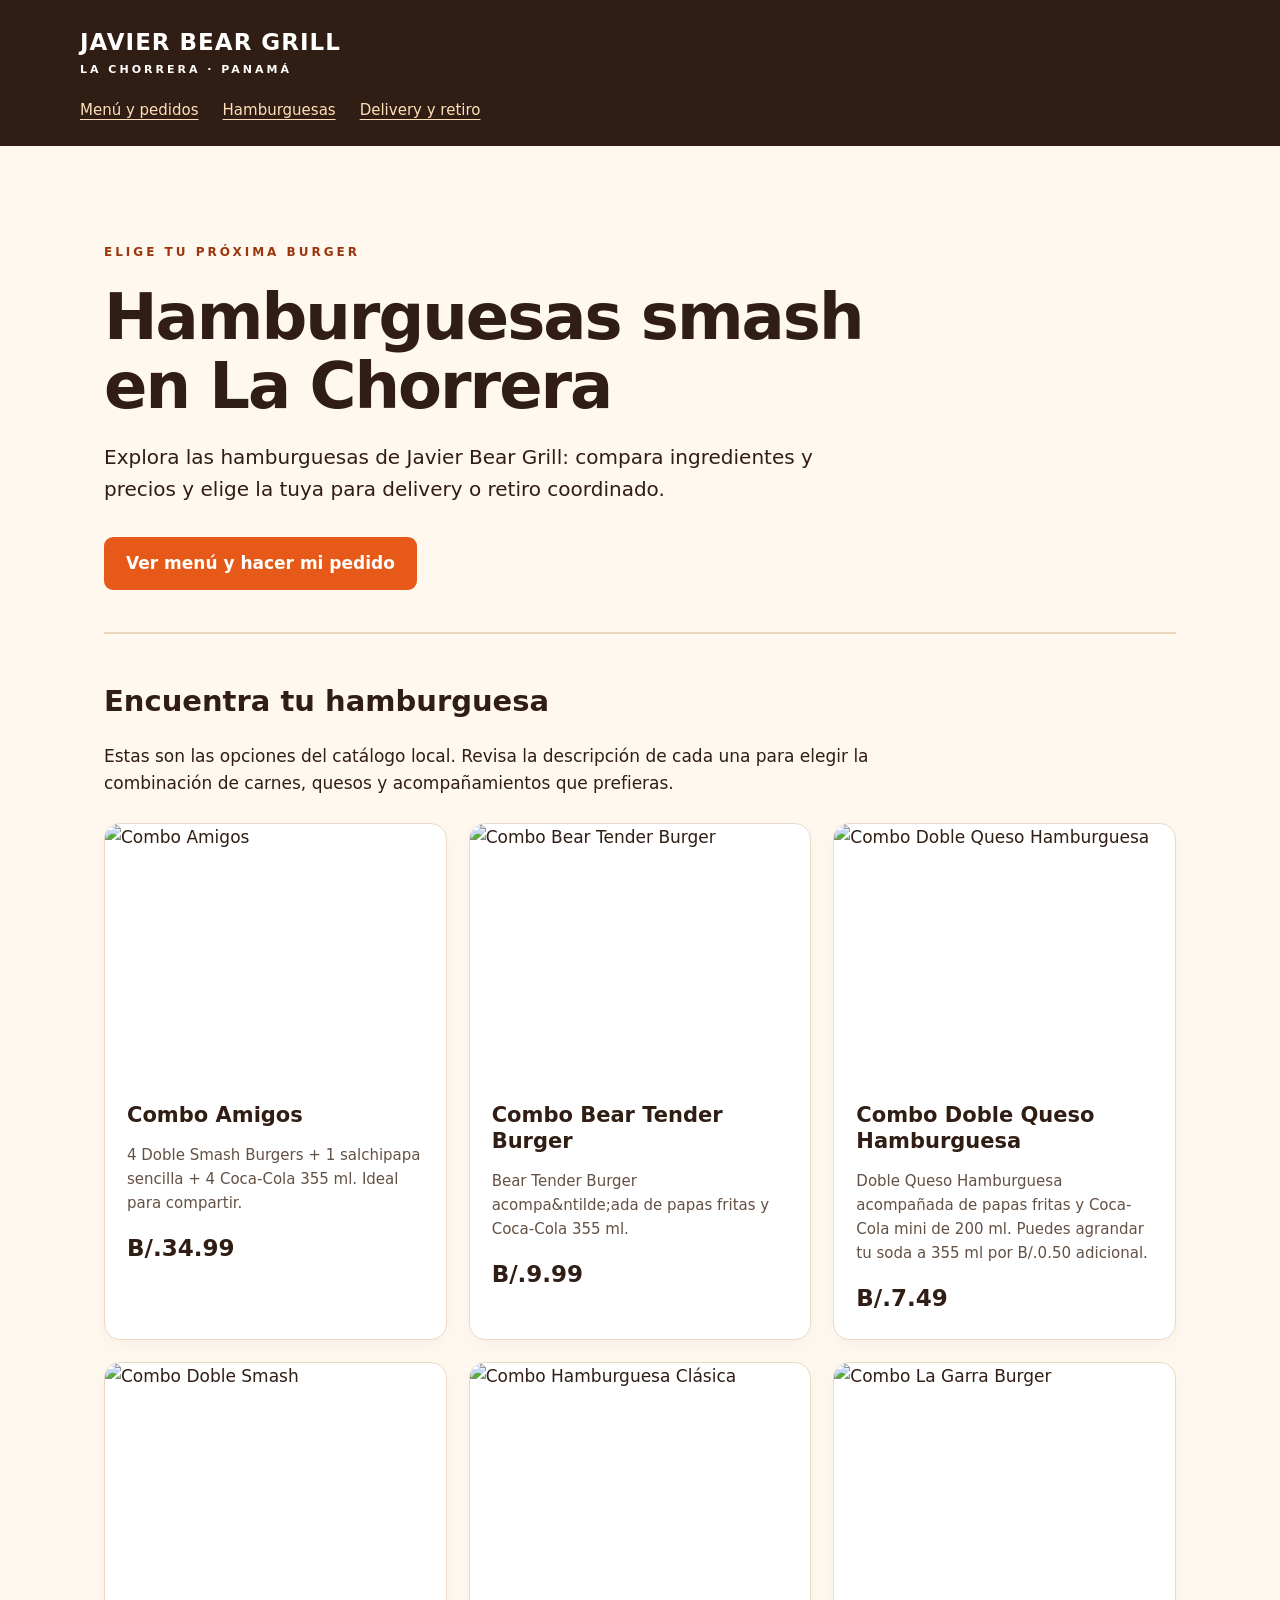
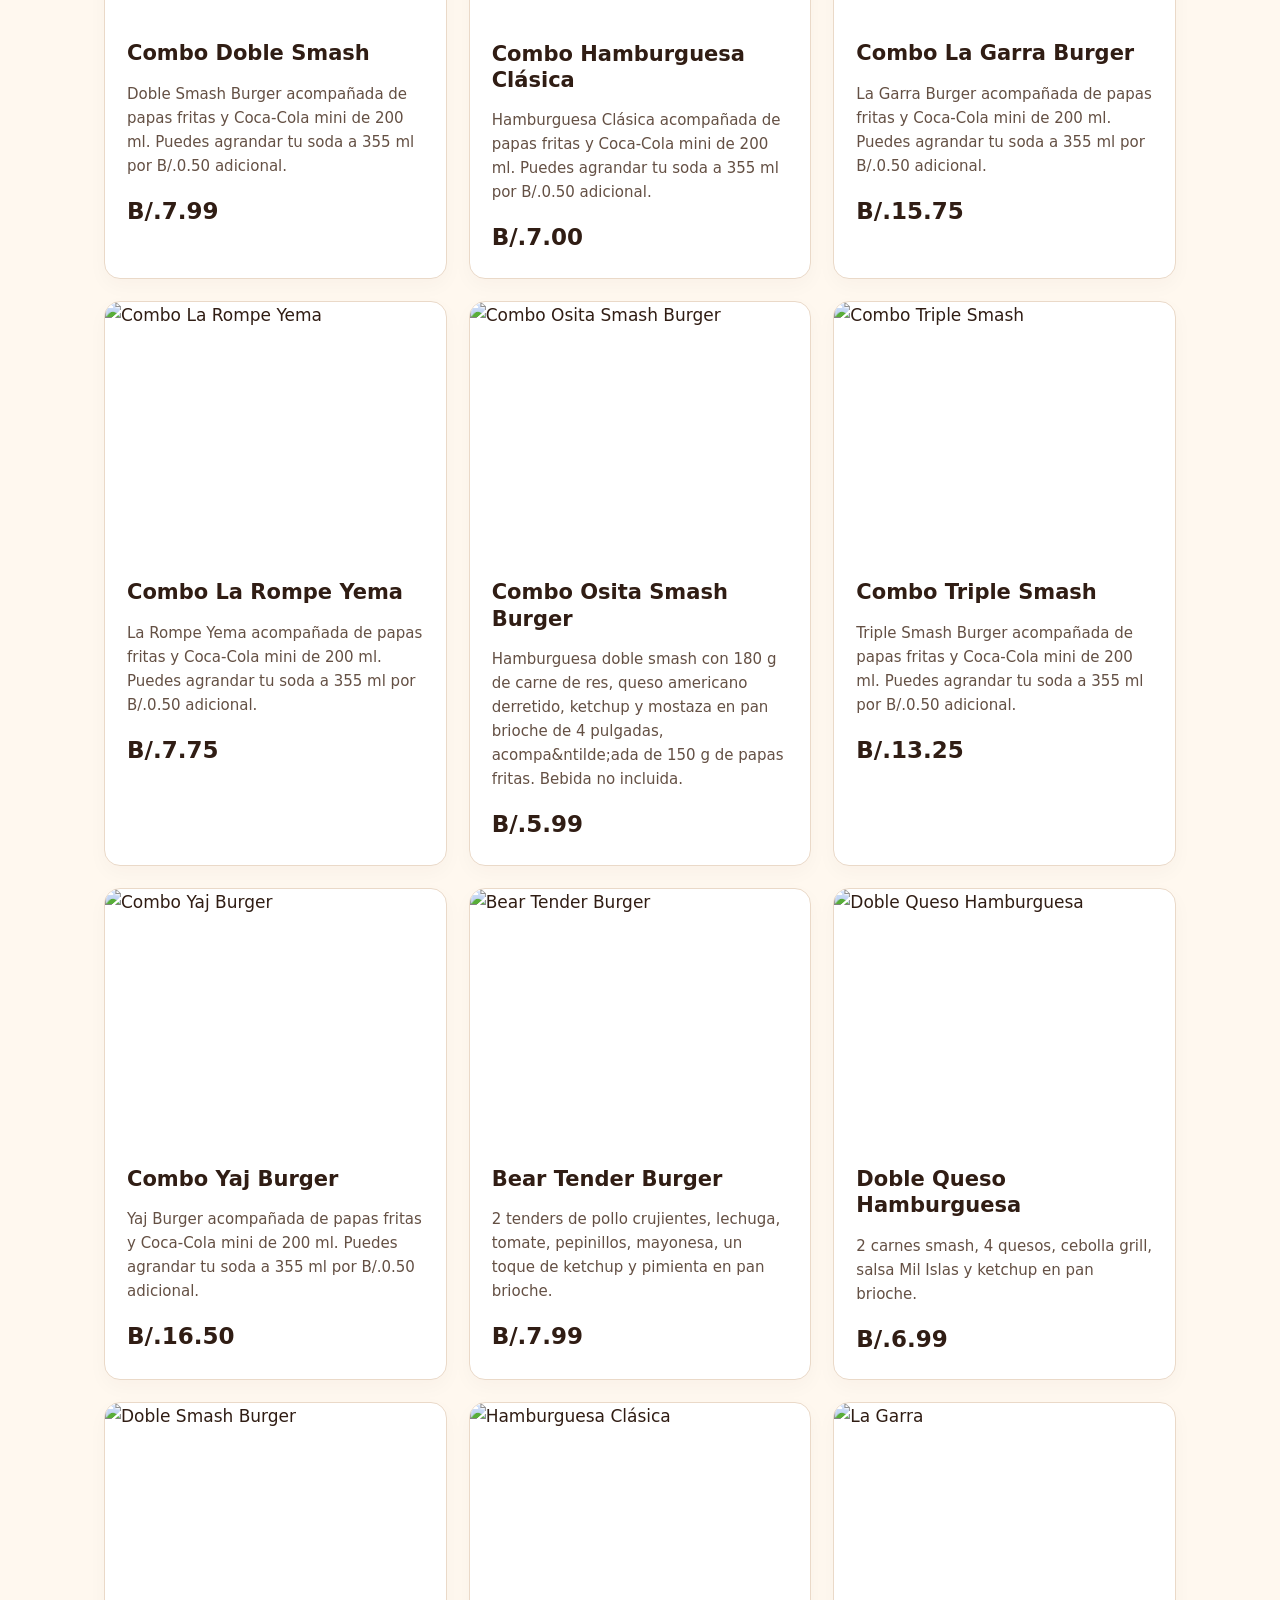
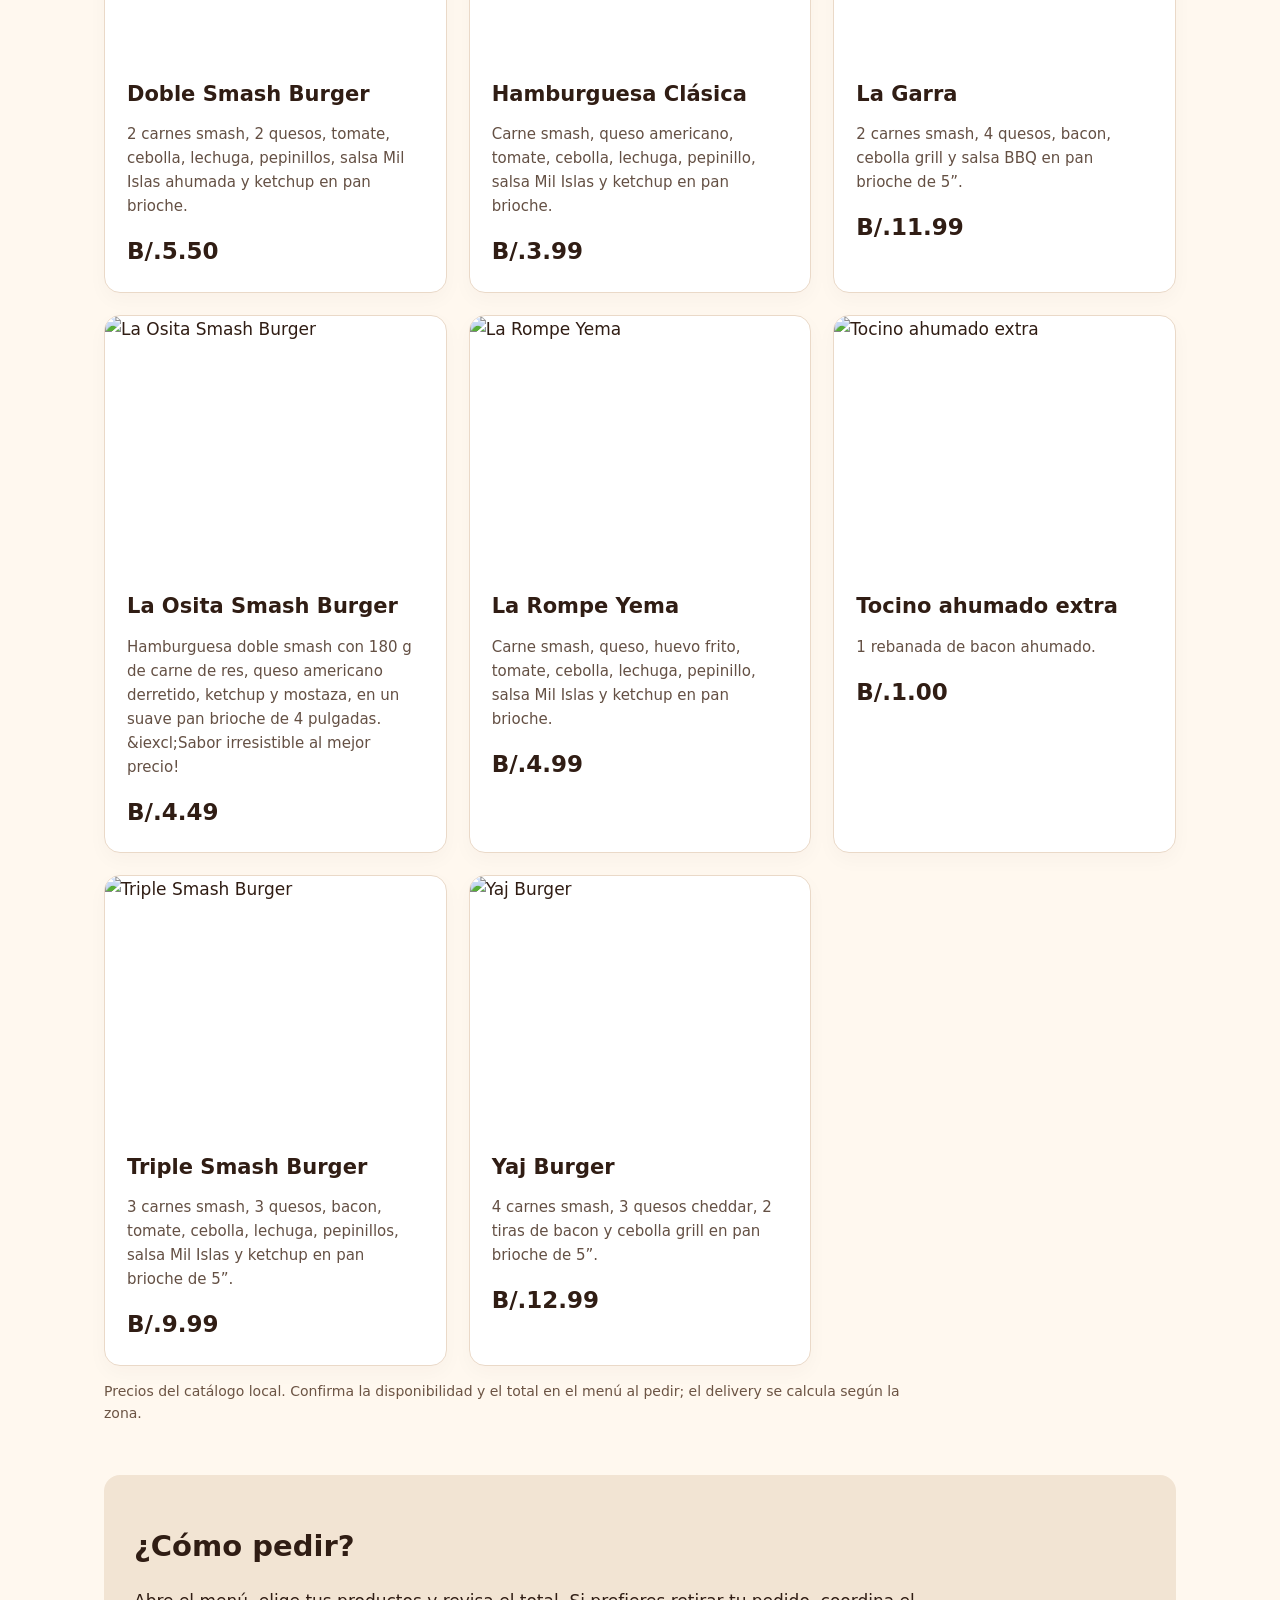
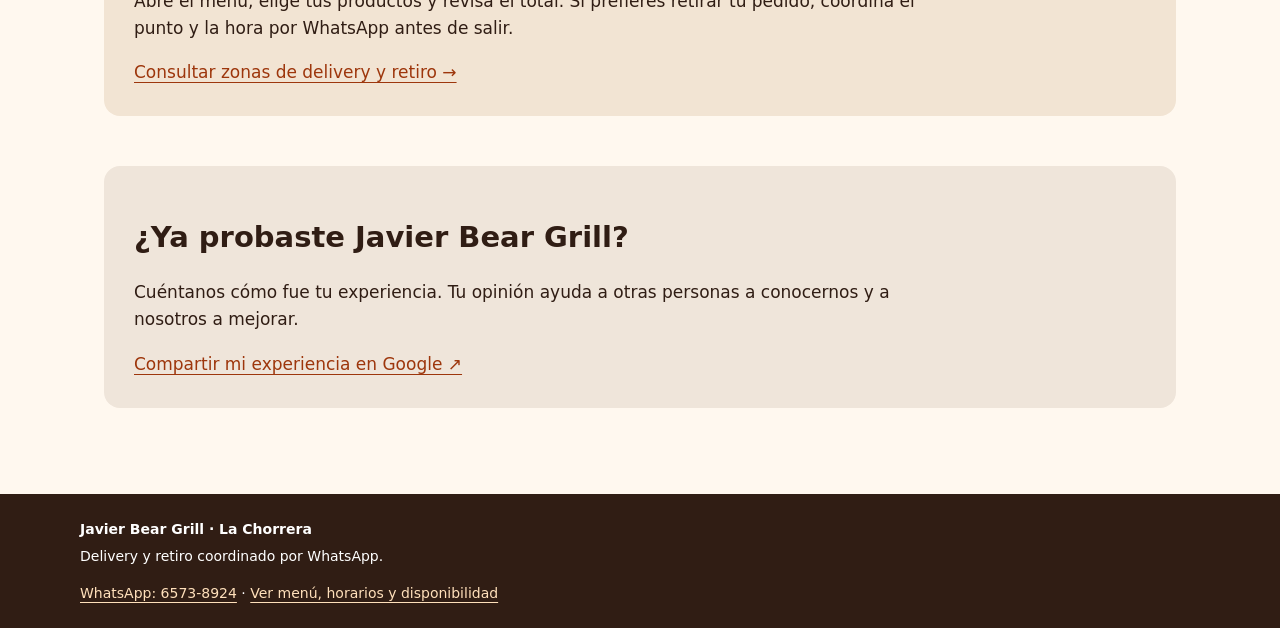
==== hamburguesas-la-chorrera/index.html @ c246fa65 "Add local burger and delivery pages with official review link" ====
<!doctype html>
<html lang="es"><head><meta charset="utf-8"><meta name="viewport" content="width=device-width,initial-scale=1">
<title>Hamburguesas smash en La Chorrera | Javier Bear Grill</title><meta name="description" content="Hamburguesas de Javier Bear Grill en La Chorrera: fotos, ingredientes y precios del menú local. Pide delivery o coordina tu retiro.">
<link rel="canonical" href="https://menujaviergrill.store/hamburguesas-la-chorrera/"><meta property="og:type" content="website">
<meta property="og:title" content="Hamburguesas smash en La Chorrera | Javier Bear Grill"><meta property="og:description" content="Hamburguesas de Javier Bear Grill en La Chorrera: fotos, ingredientes y precios del menú local. Pide delivery o coordina tu retiro.">
<meta property="og:url" content="https://menujaviergrill.store/hamburguesas-la-chorrera/"><link rel="stylesheet" href="/assets/local-pages.css">
<script type="application/ld+json">{"@context": "https://schema.org", "@type": "WebPage", "name": "Hamburguesas smash en La Chorrera", "description": "Hamburguesas de Javier Bear Grill en La Chorrera: fotos, ingredientes y precios del menú local. Pide delivery o coordina tu retiro.", "url": "https://menujaviergrill.store/hamburguesas-la-chorrera/", "inLanguage": "es-PA", "about": {"@id": "https://menujaviergrill.store/#restaurant"}}</script></head>
<body><header><a class="brand" href="/">JAVIER BEAR GRILL<span>LA CHORRERA · PANAMÁ</span></a>
<nav aria-label="Navegación principal"><a href="/">Menú y pedidos</a><a href="/hamburguesas-la-chorrera/">Hamburguesas</a><a href="/delivery-la-chorrera/">Delivery y retiro</a></nav></header>
<main><section class="hero"><p class="eyebrow">ELIGE TU PRÓXIMA BURGER</p><h1>Hamburguesas smash en La Chorrera</h1><p>Explora las hamburguesas de Javier Bear Grill: compara ingredientes y precios y elige la tuya para delivery o retiro coordinado.</p><a class="button" href="/">Ver menú y hacer mi pedido</a></section>
<section><h2>Encuentra tu hamburguesa</h2><p>Estas son las opciones del catálogo local. Revisa la descripción de cada una para elegir la combinación de carnes, quesos y acompañamientos que prefieras.</p><div class="grid"><article class="card"><img src="https://uazonbacmpwuznugirru.supabase.co/storage/v1/object/public/menu-images/loyverse/3e3720c6-d17c-43cc-96f4-cffcfea4aa93.gif" alt="Combo Amigos" width="640" height="480" loading="lazy"><div><h3>Combo Amigos</h3><p>4 Doble Smash Burgers + 1 salchipapa sencilla + 4 Coca-Cola 355 ml. Ideal para compartir.</p><strong>B/.34.99</strong></div></article><article class="card"><img src="https://uazonbacmpwuznugirru.supabase.co/storage/v1/object/public/menu-images/loyverse/7a0cc53f-8531-40dd-ace0-b6a8fd2f066c.gif" alt="Combo Bear Tender Burger" width="640" height="480" loading="lazy"><div><h3>Combo Bear Tender Burger</h3><p>Bear Tender Burger acompa&amp;ntilde;ada de papas fritas y Coca-Cola 355 ml.</p><strong>B/.9.99</strong></div></article><article class="card"><img src="https://uazonbacmpwuznugirru.supabase.co/storage/v1/object/public/menu-images/loyverse/59ff37c8-6617-463f-bb4e-3666cd059277.gif" alt="Combo Doble Queso Hamburguesa" width="640" height="480" loading="lazy"><div><h3>Combo Doble Queso Hamburguesa</h3><p>Doble Queso Hamburguesa acompañada de papas fritas y Coca-Cola mini de 200 ml. Puedes agrandar tu soda a 355 ml por B/.0.50 adicional.</p><strong>B/.7.49</strong></div></article><article class="card"><img src="https://uazonbacmpwuznugirru.supabase.co/storage/v1/object/public/menu-images/loyverse/0aa41af5-c99e-42e9-a8a4-26d3311e629e.gif" alt="Combo Doble Smash" width="640" height="480" loading="lazy"><div><h3>Combo Doble Smash</h3><p>Doble Smash Burger acompañada de papas fritas y Coca-Cola mini de 200 ml. Puedes agrandar tu soda a 355 ml por B/.0.50 adicional.</p><strong>B/.7.99</strong></div></article><article class="card"><img src="https://uazonbacmpwuznugirru.supabase.co/storage/v1/object/public/menu-images/loyverse/bcc04206-cfaf-40ab-b846-60c638f135e2.gif" alt="Combo Hamburguesa Clásica" width="640" height="480" loading="lazy"><div><h3>Combo Hamburguesa Clásica</h3><p>Hamburguesa Clásica acompañada de papas fritas y Coca-Cola mini de 200 ml. Puedes agrandar tu soda a 355 ml por B/.0.50 adicional.</p><strong>B/.7.00</strong></div></article><article class="card"><img src="https://uazonbacmpwuznugirru.supabase.co/storage/v1/object/public/menu-images/loyverse/871080dd-fb21-4edb-9cd7-f6e14b72d7e4.gif" alt="Combo La Garra Burger" width="640" height="480" loading="lazy"><div><h3>Combo La Garra Burger</h3><p>La Garra Burger acompañada de papas fritas y Coca-Cola mini de 200 ml. Puedes agrandar tu soda a 355 ml por B/.0.50 adicional.</p><strong>B/.15.75</strong></div></article><article class="card"><img src="https://uazonbacmpwuznugirru.supabase.co/storage/v1/object/public/menu-images/loyverse/f9f44bb6-3a2c-4e0a-99dc-7654060cb6cd.gif" alt="Combo La Rompe Yema" width="640" height="480" loading="lazy"><div><h3>Combo La Rompe Yema</h3><p>La Rompe Yema acompañada de papas fritas y Coca-Cola mini de 200 ml. Puedes agrandar tu soda a 355 ml por B/.0.50 adicional.</p><strong>B/.7.75</strong></div></article><article class="card"><img src="https://uazonbacmpwuznugirru.supabase.co/storage/v1/object/public/menu-images/loyverse/b5118e16-006c-4399-9af5-3372fa3105b4.gif" alt="Combo Osita Smash Burger" width="640" height="480" loading="lazy"><div><h3>Combo Osita Smash Burger</h3><p>Hamburguesa doble smash con 180 g de carne de res, queso americano derretido, ketchup y mostaza en pan brioche de 4 pulgadas, acompa&amp;ntilde;ada de 150 g de papas fritas. Bebida no incluida.</p><strong>B/.5.99</strong></div></article><article class="card"><img src="https://uazonbacmpwuznugirru.supabase.co/storage/v1/object/public/menu-images/loyverse/4140fffa-e185-4363-8fa3-2ecddf87c3fe.gif" alt="Combo Triple Smash" width="640" height="480" loading="lazy"><div><h3>Combo Triple Smash</h3><p>Triple Smash Burger acompañada de papas fritas y Coca-Cola mini de 200 ml. Puedes agrandar tu soda a 355 ml por B/.0.50 adicional.</p><strong>B/.13.25</strong></div></article><article class="card"><img src="https://uazonbacmpwuznugirru.supabase.co/storage/v1/object/public/menu-images/loyverse/1515236e-2cdd-40d8-a893-033b89d73aea.gif" alt="Combo Yaj Burger" width="640" height="480" loading="lazy"><div><h3>Combo Yaj Burger</h3><p>Yaj Burger acompañada de papas fritas y Coca-Cola mini de 200 ml. Puedes agrandar tu soda a 355 ml por B/.0.50 adicional.</p><strong>B/.16.50</strong></div></article><article class="card"><img src="https://uazonbacmpwuznugirru.supabase.co/storage/v1/object/public/menu-images/loyverse/6a8276cd-e559-42eb-93e6-138f5b0e7db1.gif" alt="Bear Tender Burger" width="640" height="480" loading="lazy"><div><h3>Bear Tender Burger</h3><p>2 tenders de pollo crujientes, lechuga, tomate, pepinillos, mayonesa, un toque de ketchup y pimienta en pan brioche.</p><strong>B/.7.99</strong></div></article><article class="card"><img src="https://uazonbacmpwuznugirru.supabase.co/storage/v1/object/public/menu-images/loyverse/ccc3d01d-8c30-485b-b0e3-42c5ebc9299f.gif" alt="Doble Queso Hamburguesa" width="640" height="480" loading="lazy"><div><h3>Doble Queso Hamburguesa</h3><p>2 carnes smash, 4 quesos, cebolla grill, salsa Mil Islas y ketchup en pan brioche.</p><strong>B/.6.99</strong></div></article><article class="card"><img src="https://uazonbacmpwuznugirru.supabase.co/storage/v1/object/public/menu-images/loyverse/32501f34-7b9d-4e24-b1b7-164c941da4cf.gif" alt="Doble Smash Burger" width="640" height="480" loading="lazy"><div><h3>Doble Smash Burger</h3><p>2 carnes smash, 2 quesos, tomate, cebolla, lechuga, pepinillos, salsa Mil Islas ahumada  y ketchup en pan brioche.</p><strong>B/.5.50</strong></div></article><article class="card"><img src="https://uazonbacmpwuznugirru.supabase.co/storage/v1/object/public/menu-images/loyverse/c7eb7e16-9b30-4865-bcdd-7389fa04167d.gif" alt="Hamburguesa Clásica" width="640" height="480" loading="lazy"><div><h3>Hamburguesa Clásica</h3><p>Carne smash, queso americano, tomate, cebolla, lechuga, pepinillo, salsa Mil Islas y ketchup en pan brioche.</p><strong>B/.3.99</strong></div></article><article class="card"><img src="https://uazonbacmpwuznugirru.supabase.co/storage/v1/object/public/menu-images/loyverse/747833d6-c8b4-4522-869c-95adf5491cda.gif" alt="La Garra" width="640" height="480" loading="lazy"><div><h3>La Garra</h3><p>2 carnes smash, 4 quesos, bacon, cebolla grill y salsa BBQ en pan brioche de 5”.</p><strong>B/.11.99</strong></div></article><article class="card"><img src="https://uazonbacmpwuznugirru.supabase.co/storage/v1/object/public/menu-images/loyverse/3d566abd-39c0-4369-986e-b1ca7ce4d197.gif" alt="La Osita Smash Burger" width="640" height="480" loading="lazy"><div><h3>La Osita Smash Burger</h3><p>Hamburguesa doble smash con 180 g de carne de res, queso americano derretido, ketchup y mostaza, en un suave pan brioche de 4 pulgadas. &amp;iexcl;Sabor irresistible al mejor precio!</p><strong>B/.4.49</strong></div></article><article class="card"><img src="https://uazonbacmpwuznugirru.supabase.co/storage/v1/object/public/menu-images/loyverse/a41c51ec-b225-4721-acde-d349b39c356c.gif" alt="La Rompe Yema" width="640" height="480" loading="lazy"><div><h3>La Rompe Yema</h3><p>Carne smash, queso, huevo frito, tomate, cebolla, lechuga, pepinillo, salsa Mil Islas y ketchup en pan brioche.</p><strong>B/.4.99</strong></div></article><article class="card"><img src="https://uazonbacmpwuznugirru.supabase.co/storage/v1/object/public/menu-images/loyverse/5ce6f2d0-5b5f-4ba3-9a45-32a005c95c40.gif" alt="Tocino ahumado extra" width="640" height="480" loading="lazy"><div><h3>Tocino ahumado extra</h3><p>1 rebanada de bacon ahumado.</p><strong>B/.1.00</strong></div></article><article class="card"><img src="https://uazonbacmpwuznugirru.supabase.co/storage/v1/object/public/menu-images/loyverse/d4d1c851-5a12-4a14-826c-c1709f0834fe.gif" alt="Triple Smash Burger" width="640" height="480" loading="lazy"><div><h3>Triple Smash Burger</h3><p>3 carnes smash, 3 quesos, bacon, tomate, cebolla, lechuga, pepinillos, salsa Mil Islas y ketchup en pan brioche de 5”.</p><strong>B/.9.99</strong></div></article><article class="card"><img src="https://uazonbacmpwuznugirru.supabase.co/storage/v1/object/public/menu-images/loyverse/c5146f25-78d6-4e0e-aa29-ec2f6cade829.gif" alt="Yaj Burger" width="640" height="480" loading="lazy"><div><h3>Yaj Burger</h3><p>4 carnes smash, 3 quesos cheddar, 2 tiras de bacon y cebolla grill en pan brioche de 5”.</p><strong>B/.12.99</strong></div></article></div><p class="note">Precios del catálogo local. Confirma la disponibilidad y el total en el menú al pedir; el delivery se calcula según la zona.</p></section>
<section class="panel"><h2>¿Cómo pedir?</h2><p>Abre el menú, elige tus productos y revisa el total. Si prefieres retirar tu pedido, coordina el punto y la hora por WhatsApp antes de salir.</p><a href="/delivery-la-chorrera/">Consultar zonas de delivery y retiro →</a></section><section class="review"><h2>¿Ya probaste Javier Bear Grill?</h2><p>Cuéntanos cómo fue tu experiencia. Tu opinión ayuda a otras personas a conocernos y a nosotros a mejorar.</p><a href="https://g.page/r/CdPB9VECeBD_EBM/review">Compartir mi experiencia en Google ↗</a></section></main>
<footer><strong>Javier Bear Grill · La Chorrera</strong><p>Delivery y retiro coordinado por WhatsApp.</p><a href="https://wa.me/50765738924">WhatsApp: 6573-8924</a> · <a href="/">Ver menú, horarios y disponibilidad</a></footer></body></html>
---- assets/local-pages.css ----
:root{color-scheme:light;--ink:#301d14;--cream:#fff8ef;--orange:#e75918}*{box-sizing:border-box}body{margin:0;background:var(--cream);color:var(--ink);font:17px/1.6 system-ui,sans-serif}a{color:#9d360c;text-underline-offset:4px}a:hover{text-decoration-thickness:3px}a:focus-visible{outline:3px solid #e75918;outline-offset:5px}header,footer{background:var(--ink);color:white;padding:24px max(5vw,calc((100vw - 1120px)/2))}header a,footer a{color:#ffe0bb}.brand{font-weight:900;font-size:23px;letter-spacing:1px;text-decoration:none;color:white}.brand span{display:block;font-size:11px;letter-spacing:3px}nav{display:flex;gap:24px;flex-wrap:wrap;margin-top:20px;font-size:15px}main{max-width:1120px;margin:auto;padding:0 24px 36px}section{margin:50px 0}.hero{padding:35px 0 30px;border-bottom:2px solid #e9d4bd}.eyebrow{font-size:12px;letter-spacing:3px;font-weight:800;color:#9d360c}h1{font-size:clamp(36px,5.5vw,64px);line-height:1.08;letter-spacing:-2px;max-width:820px;margin:20px 0}h2{font-size:29px;line-height:1.2}h3{font-size:21px;line-height:1.25;margin:0}p{max-width:800px}.hero>p:not(.eyebrow){font-size:20px;max-width:720px}.button{display:inline-block;background:var(--orange);color:#fff;padding:13px 22px;border-radius:9px;text-decoration:none;font-weight:750;margin:12px 0}.button:hover{background:#b73b05}.grid{display:grid;grid-template-columns:repeat(3,minmax(0,1fr));gap:22px;margin-top:26px}.card{background:#fff;border:1px solid #ead9c8;border-radius:16px;overflow:hidden;box-shadow:0 7px 20px #301d1408}.card img{display:block;width:100%;height:auto;aspect-ratio:4/3;object-fit:cover}.card>div{padding:22px}.card p{font-size:15px;color:#645044}.card strong{font-size:23px}.note{font-size:14px;color:#6c5444}.panel,.review{padding:30px;border-radius:16px;background:#f2e4d3}.review{background:#efe5da}.table-wrap{overflow:auto}table{border-collapse:collapse;width:100%;max-width:750px;background:#fff}caption{text-align:left;padding:12px 0;font-weight:700}th,td{padding:12px 18px;border-bottom:1px solid #ead9c8;text-align:left}tbody th{font-weight:500}thead{background:var(--ink);color:#fff}footer{font-size:14px}footer p{margin:5px 0 14px}@media(max-width:850px){.grid{grid-template-columns:repeat(2,minmax(0,1fr))}}@media(max-width:540px){.grid{grid-template-columns:1fr}main{padding:0 18px 25px}nav{gap:14px}.hero{padding-top:15px}section{margin:35px 0}.panel,.review{padding:22px}h1{letter-spacing:-1px}}
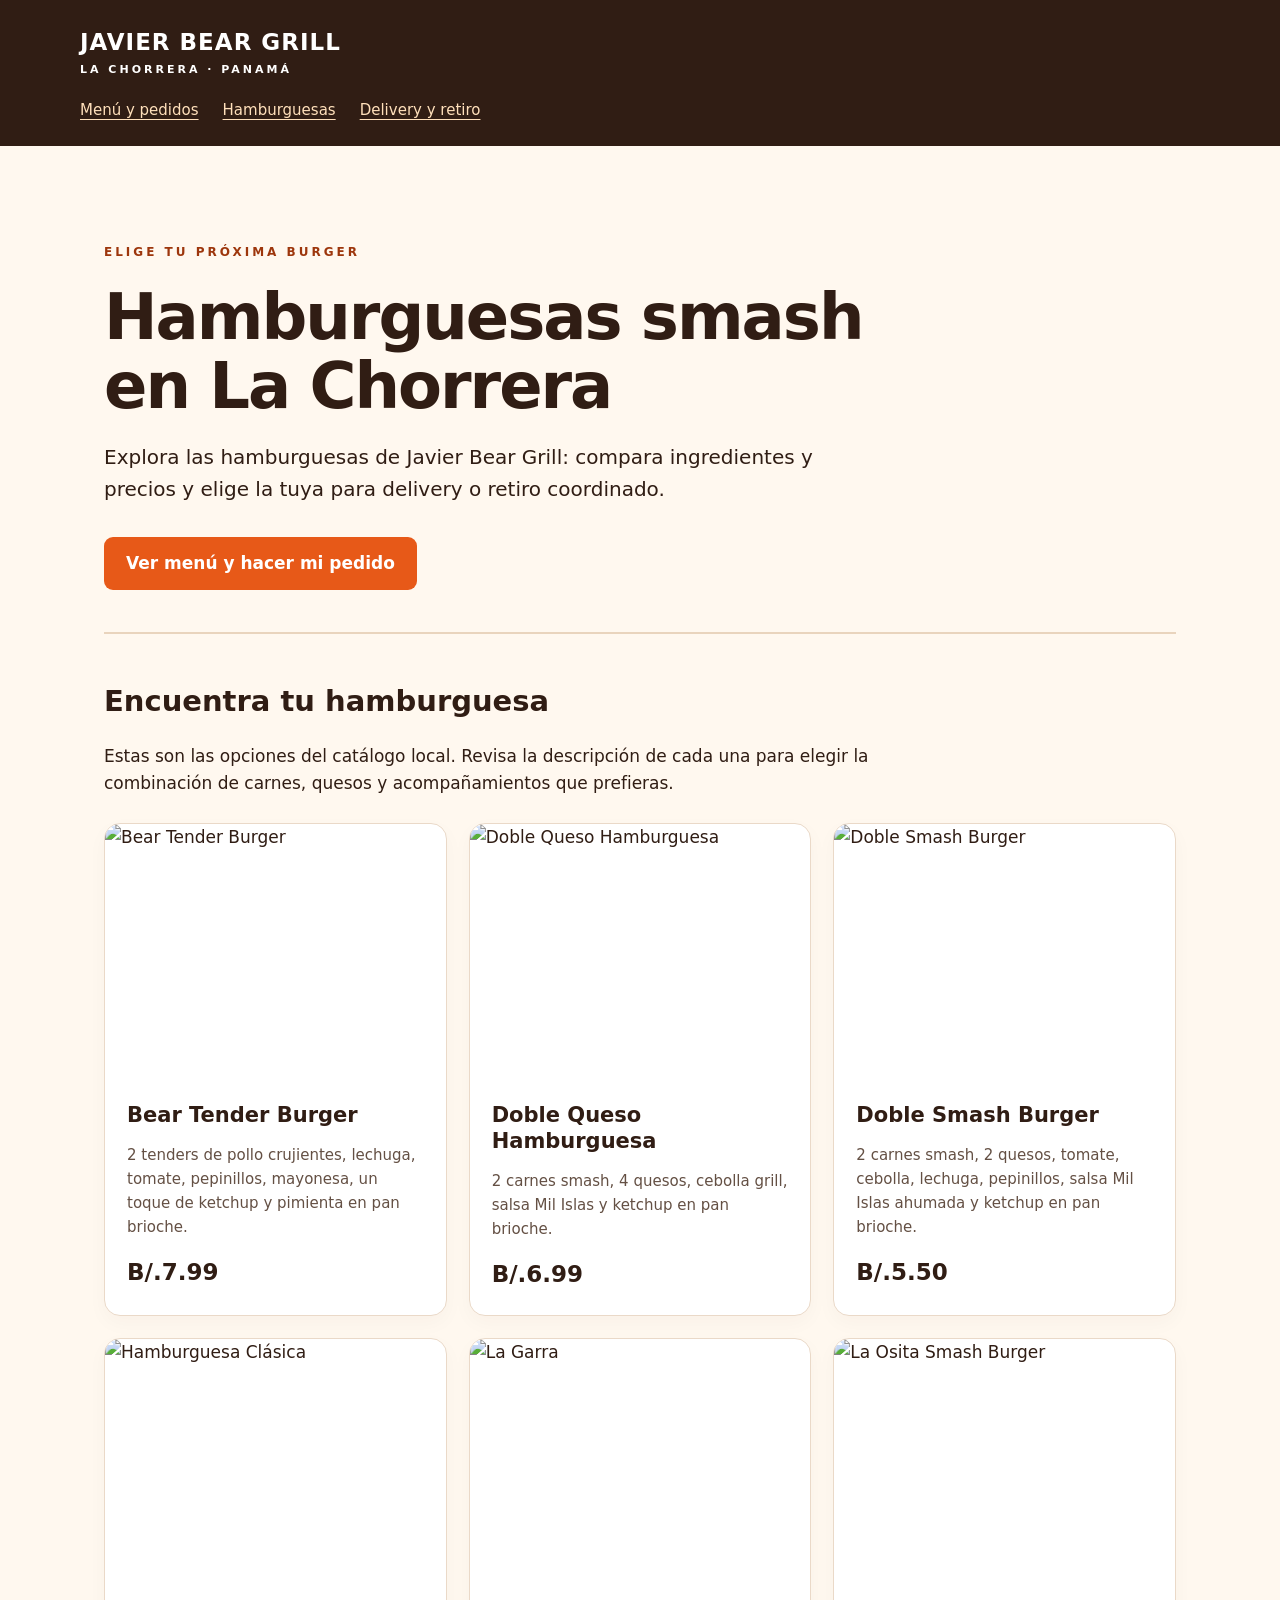
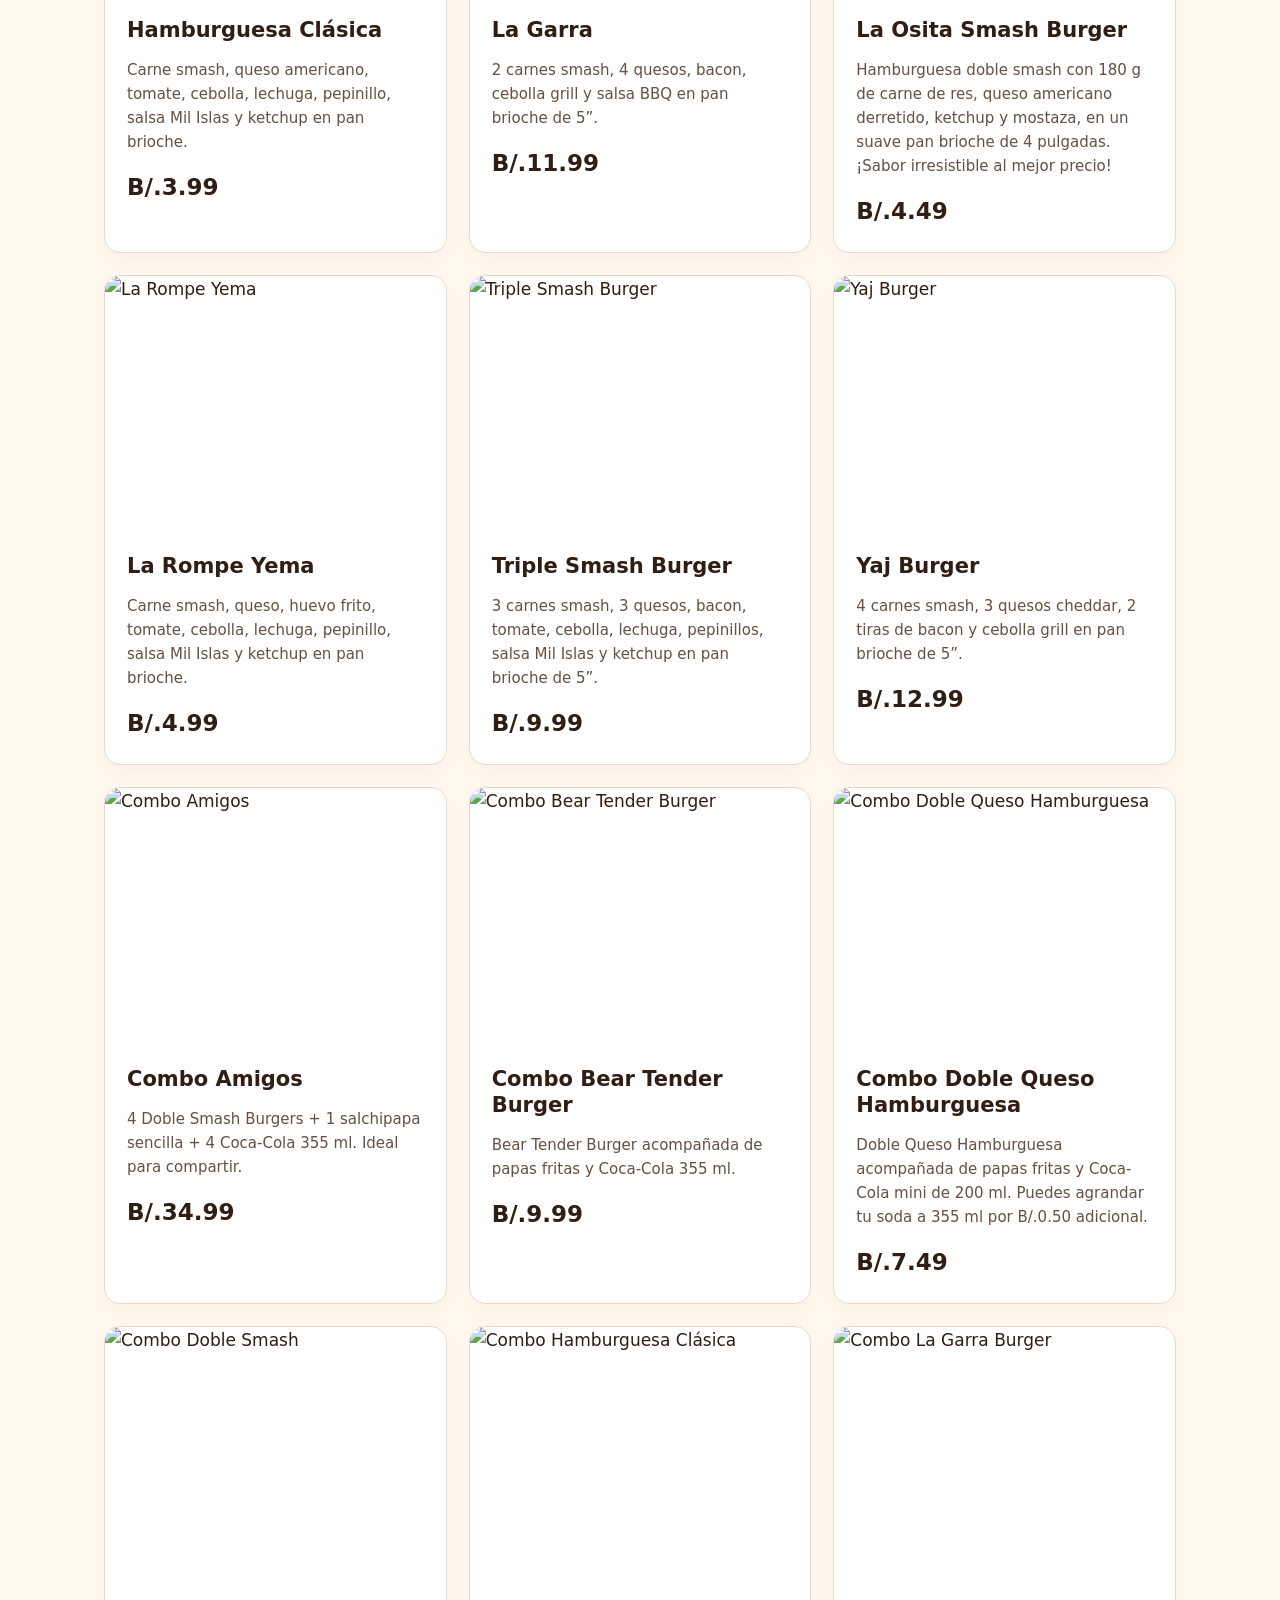
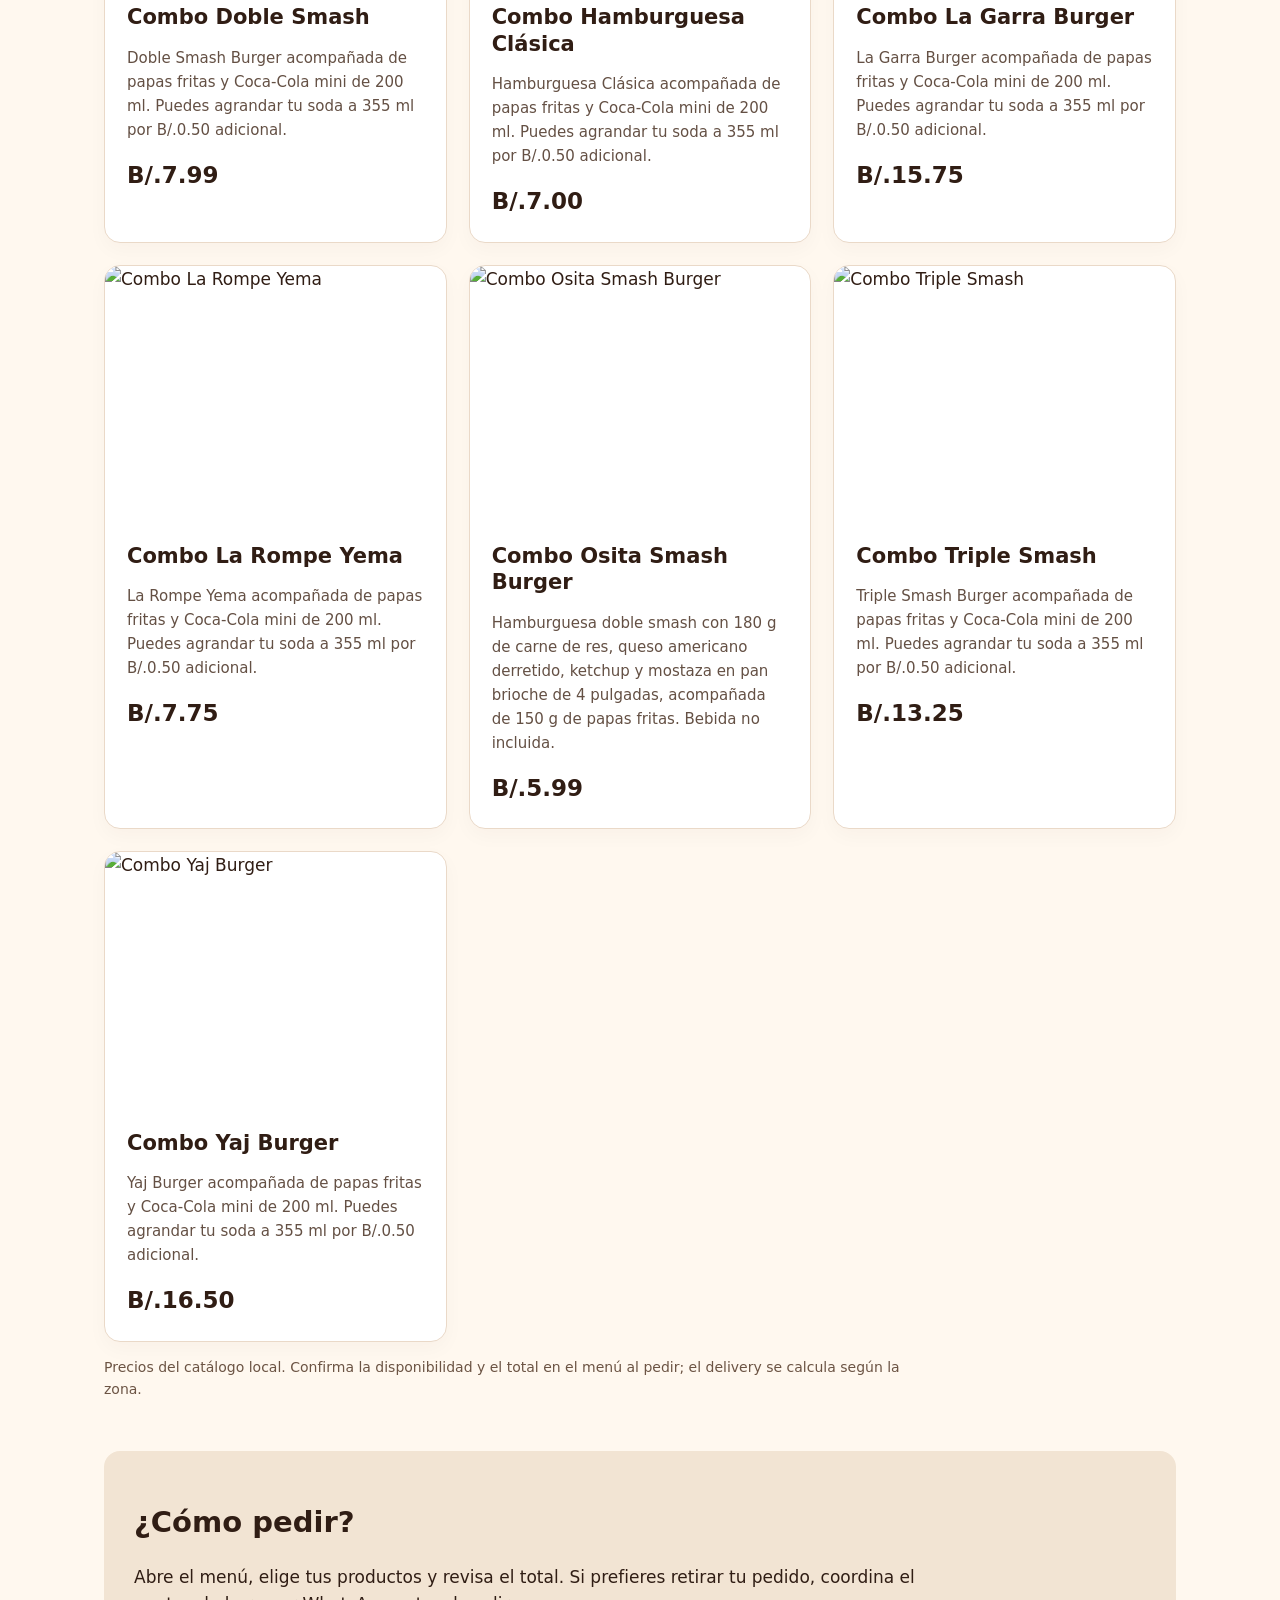
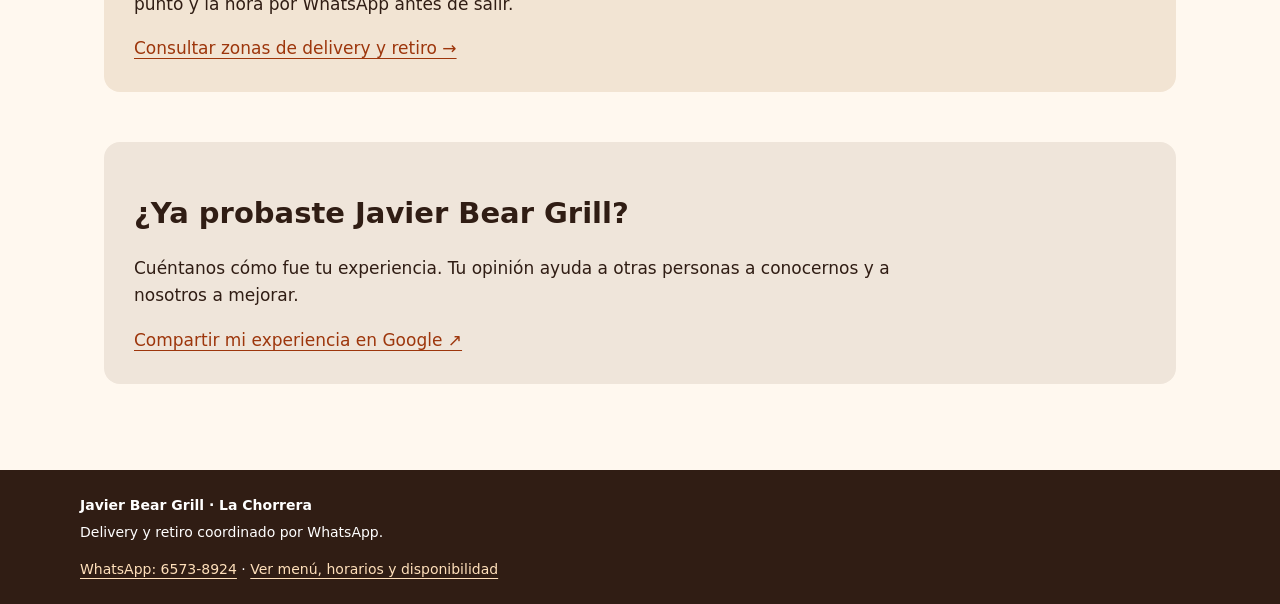
==== commit 35c403ee: "Normalize catalogue text and separate extras from burger selection" ====
--- a/hamburguesas-la-chorrera/index.html
+++ b/hamburguesas-la-chorrera/index.html
@@ -8,6 +8,6 @@
 <body><header><a class="brand" href="/">JAVIER BEAR GRILL<span>LA CHORRERA · PANAMÁ</span></a>
 <nav aria-label="Navegación principal"><a href="/">Menú y pedidos</a><a href="/hamburguesas-la-chorrera/">Hamburguesas</a><a href="/delivery-la-chorrera/">Delivery y retiro</a></nav></header>
 <main><section class="hero"><p class="eyebrow">ELIGE TU PRÓXIMA BURGER</p><h1>Hamburguesas smash en La Chorrera</h1><p>Explora las hamburguesas de Javier Bear Grill: compara ingredientes y precios y elige la tuya para delivery o retiro coordinado.</p><a class="button" href="/">Ver menú y hacer mi pedido</a></section>
-<section><h2>Encuentra tu hamburguesa</h2><p>Estas son las opciones del catálogo local. Revisa la descripción de cada una para elegir la combinación de carnes, quesos y acompañamientos que prefieras.</p><div class="grid"><article class="card"><img src="https://uazonbacmpwuznugirru.supabase.co/storage/v1/object/public/menu-images/loyverse/3e3720c6-d17c-43cc-96f4-cffcfea4aa93.gif" alt="Combo Amigos" width="640" height="480" loading="lazy"><div><h3>Combo Amigos</h3><p>4 Doble Smash Burgers + 1 salchipapa sencilla + 4 Coca-Cola 355 ml. Ideal para compartir.</p><strong>B/.34.99</strong></div></article><article class="card"><img src="https://uazonbacmpwuznugirru.supabase.co/storage/v1/object/public/menu-images/loyverse/7a0cc53f-8531-40dd-ace0-b6a8fd2f066c.gif" alt="Combo Bear Tender Burger" width="640" height="480" loading="lazy"><div><h3>Combo Bear Tender Burger</h3><p>Bear Tender Burger acompa&amp;ntilde;ada de papas fritas y Coca-Cola 355 ml.</p><strong>B/.9.99</strong></div></article><article class="card"><img src="https://uazonbacmpwuznugirru.supabase.co/storage/v1/object/public/menu-images/loyverse/59ff37c8-6617-463f-bb4e-3666cd059277.gif" alt="Combo Doble Queso Hamburguesa" width="640" height="480" loading="lazy"><div><h3>Combo Doble Queso Hamburguesa</h3><p>Doble Queso Hamburguesa acompañada de papas fritas y Coca-Cola mini de 200 ml. Puedes agrandar tu soda a 355 ml por B/.0.50 adicional.</p><strong>B/.7.49</strong></div></article><article class="card"><img src="https://uazonbacmpwuznugirru.supabase.co/storage/v1/object/public/menu-images/loyverse/0aa41af5-c99e-42e9-a8a4-26d3311e629e.gif" alt="Combo Doble Smash" width="640" height="480" loading="lazy"><div><h3>Combo Doble Smash</h3><p>Doble Smash Burger acompañada de papas fritas y Coca-Cola mini de 200 ml. Puedes agrandar tu soda a 355 ml por B/.0.50 adicional.</p><strong>B/.7.99</strong></div></article><article class="card"><img src="https://uazonbacmpwuznugirru.supabase.co/storage/v1/object/public/menu-images/loyverse/bcc04206-cfaf-40ab-b846-60c638f135e2.gif" alt="Combo Hamburguesa Clásica" width="640" height="480" loading="lazy"><div><h3>Combo Hamburguesa Clásica</h3><p>Hamburguesa Clásica acompañada de papas fritas y Coca-Cola mini de 200 ml. Puedes agrandar tu soda a 355 ml por B/.0.50 adicional.</p><strong>B/.7.00</strong></div></article><article class="card"><img src="https://uazonbacmpwuznugirru.supabase.co/storage/v1/object/public/menu-images/loyverse/871080dd-fb21-4edb-9cd7-f6e14b72d7e4.gif" alt="Combo La Garra Burger" width="640" height="480" loading="lazy"><div><h3>Combo La Garra Burger</h3><p>La Garra Burger acompañada de papas fritas y Coca-Cola mini de 200 ml. Puedes agrandar tu soda a 355 ml por B/.0.50 adicional.</p><strong>B/.15.75</strong></div></article><article class="card"><img src="https://uazonbacmpwuznugirru.supabase.co/storage/v1/object/public/menu-images/loyverse/f9f44bb6-3a2c-4e0a-99dc-7654060cb6cd.gif" alt="Combo La Rompe Yema" width="640" height="480" loading="lazy"><div><h3>Combo La Rompe Yema</h3><p>La Rompe Yema acompañada de papas fritas y Coca-Cola mini de 200 ml. Puedes agrandar tu soda a 355 ml por B/.0.50 adicional.</p><strong>B/.7.75</strong></div></article><article class="card"><img src="https://uazonbacmpwuznugirru.supabase.co/storage/v1/object/public/menu-images/loyverse/b5118e16-006c-4399-9af5-3372fa3105b4.gif" alt="Combo Osita Smash Burger" width="640" height="480" loading="lazy"><div><h3>Combo Osita Smash Burger</h3><p>Hamburguesa doble smash con 180 g de carne de res, queso americano derretido, ketchup y mostaza en pan brioche de 4 pulgadas, acompa&amp;ntilde;ada de 150 g de papas fritas. Bebida no incluida.</p><strong>B/.5.99</strong></div></article><article class="card"><img src="https://uazonbacmpwuznugirru.supabase.co/storage/v1/object/public/menu-images/loyverse/4140fffa-e185-4363-8fa3-2ecddf87c3fe.gif" alt="Combo Triple Smash" width="640" height="480" loading="lazy"><div><h3>Combo Triple Smash</h3><p>Triple Smash Burger acompañada de papas fritas y Coca-Cola mini de 200 ml. Puedes agrandar tu soda a 355 ml por B/.0.50 adicional.</p><strong>B/.13.25</strong></div></article><article class="card"><img src="https://uazonbacmpwuznugirru.supabase.co/storage/v1/object/public/menu-images/loyverse/1515236e-2cdd-40d8-a893-033b89d73aea.gif" alt="Combo Yaj Burger" width="640" height="480" loading="lazy"><div><h3>Combo Yaj Burger</h3><p>Yaj Burger acompañada de papas fritas y Coca-Cola mini de 200 ml. Puedes agrandar tu soda a 355 ml por B/.0.50 adicional.</p><strong>B/.16.50</strong></div></article><article class="card"><img src="https://uazonbacmpwuznugirru.supabase.co/storage/v1/object/public/menu-images/loyverse/6a8276cd-e559-42eb-93e6-138f5b0e7db1.gif" alt="Bear Tender Burger" width="640" height="480" loading="lazy"><div><h3>Bear Tender Burger</h3><p>2 tenders de pollo crujientes, lechuga, tomate, pepinillos, mayonesa, un toque de ketchup y pimienta en pan brioche.</p><strong>B/.7.99</strong></div></article><article class="card"><img src="https://uazonbacmpwuznugirru.supabase.co/storage/v1/object/public/menu-images/loyverse/ccc3d01d-8c30-485b-b0e3-42c5ebc9299f.gif" alt="Doble Queso Hamburguesa" width="640" height="480" loading="lazy"><div><h3>Doble Queso Hamburguesa</h3><p>2 carnes smash, 4 quesos, cebolla grill, salsa Mil Islas y ketchup en pan brioche.</p><strong>B/.6.99</strong></div></article><article class="card"><img src="https://uazonbacmpwuznugirru.supabase.co/storage/v1/object/public/menu-images/loyverse/32501f34-7b9d-4e24-b1b7-164c941da4cf.gif" alt="Doble Smash Burger" width="640" height="480" loading="lazy"><div><h3>Doble Smash Burger</h3><p>2 carnes smash, 2 quesos, tomate, cebolla, lechuga, pepinillos, salsa Mil Islas ahumada  y ketchup en pan brioche.</p><strong>B/.5.50</strong></div></article><article class="card"><img src="https://uazonbacmpwuznugirru.supabase.co/storage/v1/object/public/menu-images/loyverse/c7eb7e16-9b30-4865-bcdd-7389fa04167d.gif" alt="Hamburguesa Clásica" width="640" height="480" loading="lazy"><div><h3>Hamburguesa Clásica</h3><p>Carne smash, queso americano, tomate, cebolla, lechuga, pepinillo, salsa Mil Islas y ketchup en pan brioche.</p><strong>B/.3.99</strong></div></article><article class="card"><img src="https://uazonbacmpwuznugirru.supabase.co/storage/v1/object/public/menu-images/loyverse/747833d6-c8b4-4522-869c-95adf5491cda.gif" alt="La Garra" width="640" height="480" loading="lazy"><div><h3>La Garra</h3><p>2 carnes smash, 4 quesos, bacon, cebolla grill y salsa BBQ en pan brioche de 5”.</p><strong>B/.11.99</strong></div></article><article class="card"><img src="https://uazonbacmpwuznugirru.supabase.co/storage/v1/object/public/menu-images/loyverse/3d566abd-39c0-4369-986e-b1ca7ce4d197.gif" alt="La Osita Smash Burger" width="640" height="480" loading="lazy"><div><h3>La Osita Smash Burger</h3><p>Hamburguesa doble smash con 180 g de carne de res, queso americano derretido, ketchup y mostaza, en un suave pan brioche de 4 pulgadas. &amp;iexcl;Sabor irresistible al mejor precio!</p><strong>B/.4.49</strong></div></article><article class="card"><img src="https://uazonbacmpwuznugirru.supabase.co/storage/v1/object/public/menu-images/loyverse/a41c51ec-b225-4721-acde-d349b39c356c.gif" alt="La Rompe Yema" width="640" height="480" loading="lazy"><div><h3>La Rompe Yema</h3><p>Carne smash, queso, huevo frito, tomate, cebolla, lechuga, pepinillo, salsa Mil Islas y ketchup en pan brioche.</p><strong>B/.4.99</strong></div></article><article class="card"><img src="https://uazonbacmpwuznugirru.supabase.co/storage/v1/object/public/menu-images/loyverse/5ce6f2d0-5b5f-4ba3-9a45-32a005c95c40.gif" alt="Tocino ahumado extra" width="640" height="480" loading="lazy"><div><h3>Tocino ahumado extra</h3><p>1 rebanada de bacon ahumado.</p><strong>B/.1.00</strong></div></article><article class="card"><img src="https://uazonbacmpwuznugirru.supabase.co/storage/v1/object/public/menu-images/loyverse/d4d1c851-5a12-4a14-826c-c1709f0834fe.gif" alt="Triple Smash Burger" width="640" height="480" loading="lazy"><div><h3>Triple Smash Burger</h3><p>3 carnes smash, 3 quesos, bacon, tomate, cebolla, lechuga, pepinillos, salsa Mil Islas y ketchup en pan brioche de 5”.</p><strong>B/.9.99</strong></div></article><article class="card"><img src="https://uazonbacmpwuznugirru.supabase.co/storage/v1/object/public/menu-images/loyverse/c5146f25-78d6-4e0e-aa29-ec2f6cade829.gif" alt="Yaj Burger" width="640" height="480" loading="lazy"><div><h3>Yaj Burger</h3><p>4 carnes smash, 3 quesos cheddar, 2 tiras de bacon y cebolla grill en pan brioche de 5”.</p><strong>B/.12.99</strong></div></article></div><p class="note">Precios del catálogo local. Confirma la disponibilidad y el total en el menú al pedir; el delivery se calcula según la zona.</p></section>
+<section><h2>Encuentra tu hamburguesa</h2><p>Estas son las opciones del catálogo local. Revisa la descripción de cada una para elegir la combinación de carnes, quesos y acompañamientos que prefieras.</p><div class="grid"><article class="card"><img src="https://uazonbacmpwuznugirru.supabase.co/storage/v1/object/public/menu-images/loyverse/6a8276cd-e559-42eb-93e6-138f5b0e7db1.gif" alt="Bear Tender Burger" width="640" height="480" loading="lazy"><div><h3>Bear Tender Burger</h3><p>2 tenders de pollo crujientes, lechuga, tomate, pepinillos, mayonesa, un toque de ketchup y pimienta en pan brioche.</p><strong>B/.7.99</strong></div></article><article class="card"><img src="https://uazonbacmpwuznugirru.supabase.co/storage/v1/object/public/menu-images/loyverse/ccc3d01d-8c30-485b-b0e3-42c5ebc9299f.gif" alt="Doble Queso Hamburguesa" width="640" height="480" loading="lazy"><div><h3>Doble Queso Hamburguesa</h3><p>2 carnes smash, 4 quesos, cebolla grill, salsa Mil Islas y ketchup en pan brioche.</p><strong>B/.6.99</strong></div></article><article class="card"><img src="https://uazonbacmpwuznugirru.supabase.co/storage/v1/object/public/menu-images/loyverse/32501f34-7b9d-4e24-b1b7-164c941da4cf.gif" alt="Doble Smash Burger" width="640" height="480" loading="lazy"><div><h3>Doble Smash Burger</h3><p>2 carnes smash, 2 quesos, tomate, cebolla, lechuga, pepinillos, salsa Mil Islas ahumada  y ketchup en pan brioche.</p><strong>B/.5.50</strong></div></article><article class="card"><img src="https://uazonbacmpwuznugirru.supabase.co/storage/v1/object/public/menu-images/loyverse/c7eb7e16-9b30-4865-bcdd-7389fa04167d.gif" alt="Hamburguesa Clásica" width="640" height="480" loading="lazy"><div><h3>Hamburguesa Clásica</h3><p>Carne smash, queso americano, tomate, cebolla, lechuga, pepinillo, salsa Mil Islas y ketchup en pan brioche.</p><strong>B/.3.99</strong></div></article><article class="card"><img src="https://uazonbacmpwuznugirru.supabase.co/storage/v1/object/public/menu-images/loyverse/747833d6-c8b4-4522-869c-95adf5491cda.gif" alt="La Garra" width="640" height="480" loading="lazy"><div><h3>La Garra</h3><p>2 carnes smash, 4 quesos, bacon, cebolla grill y salsa BBQ en pan brioche de 5”.</p><strong>B/.11.99</strong></div></article><article class="card"><img src="https://uazonbacmpwuznugirru.supabase.co/storage/v1/object/public/menu-images/loyverse/3d566abd-39c0-4369-986e-b1ca7ce4d197.gif" alt="La Osita Smash Burger" width="640" height="480" loading="lazy"><div><h3>La Osita Smash Burger</h3><p>Hamburguesa doble smash con 180 g de carne de res, queso americano derretido, ketchup y mostaza, en un suave pan brioche de 4 pulgadas. ¡Sabor irresistible al mejor precio!</p><strong>B/.4.49</strong></div></article><article class="card"><img src="https://uazonbacmpwuznugirru.supabase.co/storage/v1/object/public/menu-images/loyverse/a41c51ec-b225-4721-acde-d349b39c356c.gif" alt="La Rompe Yema" width="640" height="480" loading="lazy"><div><h3>La Rompe Yema</h3><p>Carne smash, queso, huevo frito, tomate, cebolla, lechuga, pepinillo, salsa Mil Islas y ketchup en pan brioche.</p><strong>B/.4.99</strong></div></article><article class="card"><img src="https://uazonbacmpwuznugirru.supabase.co/storage/v1/object/public/menu-images/loyverse/d4d1c851-5a12-4a14-826c-c1709f0834fe.gif" alt="Triple Smash Burger" width="640" height="480" loading="lazy"><div><h3>Triple Smash Burger</h3><p>3 carnes smash, 3 quesos, bacon, tomate, cebolla, lechuga, pepinillos, salsa Mil Islas y ketchup en pan brioche de 5”.</p><strong>B/.9.99</strong></div></article><article class="card"><img src="https://uazonbacmpwuznugirru.supabase.co/storage/v1/object/public/menu-images/loyverse/c5146f25-78d6-4e0e-aa29-ec2f6cade829.gif" alt="Yaj Burger" width="640" height="480" loading="lazy"><div><h3>Yaj Burger</h3><p>4 carnes smash, 3 quesos cheddar, 2 tiras de bacon y cebolla grill en pan brioche de 5”.</p><strong>B/.12.99</strong></div></article><article class="card"><img src="https://uazonbacmpwuznugirru.supabase.co/storage/v1/object/public/menu-images/loyverse/3e3720c6-d17c-43cc-96f4-cffcfea4aa93.gif" alt="Combo Amigos" width="640" height="480" loading="lazy"><div><h3>Combo Amigos</h3><p>4 Doble Smash Burgers + 1 salchipapa sencilla + 4 Coca-Cola 355 ml. Ideal para compartir.</p><strong>B/.34.99</strong></div></article><article class="card"><img src="https://uazonbacmpwuznugirru.supabase.co/storage/v1/object/public/menu-images/loyverse/7a0cc53f-8531-40dd-ace0-b6a8fd2f066c.gif" alt="Combo Bear Tender Burger" width="640" height="480" loading="lazy"><div><h3>Combo Bear Tender Burger</h3><p>Bear Tender Burger acompañada de papas fritas y Coca-Cola 355 ml.</p><strong>B/.9.99</strong></div></article><article class="card"><img src="https://uazonbacmpwuznugirru.supabase.co/storage/v1/object/public/menu-images/loyverse/59ff37c8-6617-463f-bb4e-3666cd059277.gif" alt="Combo Doble Queso Hamburguesa" width="640" height="480" loading="lazy"><div><h3>Combo Doble Queso Hamburguesa</h3><p>Doble Queso Hamburguesa acompañada de papas fritas y Coca-Cola mini de 200 ml. Puedes agrandar tu soda a 355 ml por B/.0.50 adicional.</p><strong>B/.7.49</strong></div></article><article class="card"><img src="https://uazonbacmpwuznugirru.supabase.co/storage/v1/object/public/menu-images/loyverse/0aa41af5-c99e-42e9-a8a4-26d3311e629e.gif" alt="Combo Doble Smash" width="640" height="480" loading="lazy"><div><h3>Combo Doble Smash</h3><p>Doble Smash Burger acompañada de papas fritas y Coca-Cola mini de 200 ml. Puedes agrandar tu soda a 355 ml por B/.0.50 adicional.</p><strong>B/.7.99</strong></div></article><article class="card"><img src="https://uazonbacmpwuznugirru.supabase.co/storage/v1/object/public/menu-images/loyverse/bcc04206-cfaf-40ab-b846-60c638f135e2.gif" alt="Combo Hamburguesa Clásica" width="640" height="480" loading="lazy"><div><h3>Combo Hamburguesa Clásica</h3><p>Hamburguesa Clásica acompañada de papas fritas y Coca-Cola mini de 200 ml. Puedes agrandar tu soda a 355 ml por B/.0.50 adicional.</p><strong>B/.7.00</strong></div></article><article class="card"><img src="https://uazonbacmpwuznugirru.supabase.co/storage/v1/object/public/menu-images/loyverse/871080dd-fb21-4edb-9cd7-f6e14b72d7e4.gif" alt="Combo La Garra Burger" width="640" height="480" loading="lazy"><div><h3>Combo La Garra Burger</h3><p>La Garra Burger acompañada de papas fritas y Coca-Cola mini de 200 ml. Puedes agrandar tu soda a 355 ml por B/.0.50 adicional.</p><strong>B/.15.75</strong></div></article><article class="card"><img src="https://uazonbacmpwuznugirru.supabase.co/storage/v1/object/public/menu-images/loyverse/f9f44bb6-3a2c-4e0a-99dc-7654060cb6cd.gif" alt="Combo La Rompe Yema" width="640" height="480" loading="lazy"><div><h3>Combo La Rompe Yema</h3><p>La Rompe Yema acompañada de papas fritas y Coca-Cola mini de 200 ml. Puedes agrandar tu soda a 355 ml por B/.0.50 adicional.</p><strong>B/.7.75</strong></div></article><article class="card"><img src="https://uazonbacmpwuznugirru.supabase.co/storage/v1/object/public/menu-images/loyverse/b5118e16-006c-4399-9af5-3372fa3105b4.gif" alt="Combo Osita Smash Burger" width="640" height="480" loading="lazy"><div><h3>Combo Osita Smash Burger</h3><p>Hamburguesa doble smash con 180 g de carne de res, queso americano derretido, ketchup y mostaza en pan brioche de 4 pulgadas, acompañada de 150 g de papas fritas. Bebida no incluida.</p><strong>B/.5.99</strong></div></article><article class="card"><img src="https://uazonbacmpwuznugirru.supabase.co/storage/v1/object/public/menu-images/loyverse/4140fffa-e185-4363-8fa3-2ecddf87c3fe.gif" alt="Combo Triple Smash" width="640" height="480" loading="lazy"><div><h3>Combo Triple Smash</h3><p>Triple Smash Burger acompañada de papas fritas y Coca-Cola mini de 200 ml. Puedes agrandar tu soda a 355 ml por B/.0.50 adicional.</p><strong>B/.13.25</strong></div></article><article class="card"><img src="https://uazonbacmpwuznugirru.supabase.co/storage/v1/object/public/menu-images/loyverse/1515236e-2cdd-40d8-a893-033b89d73aea.gif" alt="Combo Yaj Burger" width="640" height="480" loading="lazy"><div><h3>Combo Yaj Burger</h3><p>Yaj Burger acompañada de papas fritas y Coca-Cola mini de 200 ml. Puedes agrandar tu soda a 355 ml por B/.0.50 adicional.</p><strong>B/.16.50</strong></div></article></div><p class="note">Precios del catálogo local. Confirma la disponibilidad y el total en el menú al pedir; el delivery se calcula según la zona.</p></section>
 <section class="panel"><h2>¿Cómo pedir?</h2><p>Abre el menú, elige tus productos y revisa el total. Si prefieres retirar tu pedido, coordina el punto y la hora por WhatsApp antes de salir.</p><a href="/delivery-la-chorrera/">Consultar zonas de delivery y retiro →</a></section><section class="review"><h2>¿Ya probaste Javier Bear Grill?</h2><p>Cuéntanos cómo fue tu experiencia. Tu opinión ayuda a otras personas a conocernos y a nosotros a mejorar.</p><a href="https://g.page/r/CdPB9VECeBD_EBM/review">Compartir mi experiencia en Google ↗</a></section></main>
 <footer><strong>Javier Bear Grill · La Chorrera</strong><p>Delivery y retiro coordinado por WhatsApp.</p><a href="https://wa.me/50765738924">WhatsApp: 6573-8924</a> · <a href="/">Ver menú, horarios y disponibilidad</a></footer></body></html>
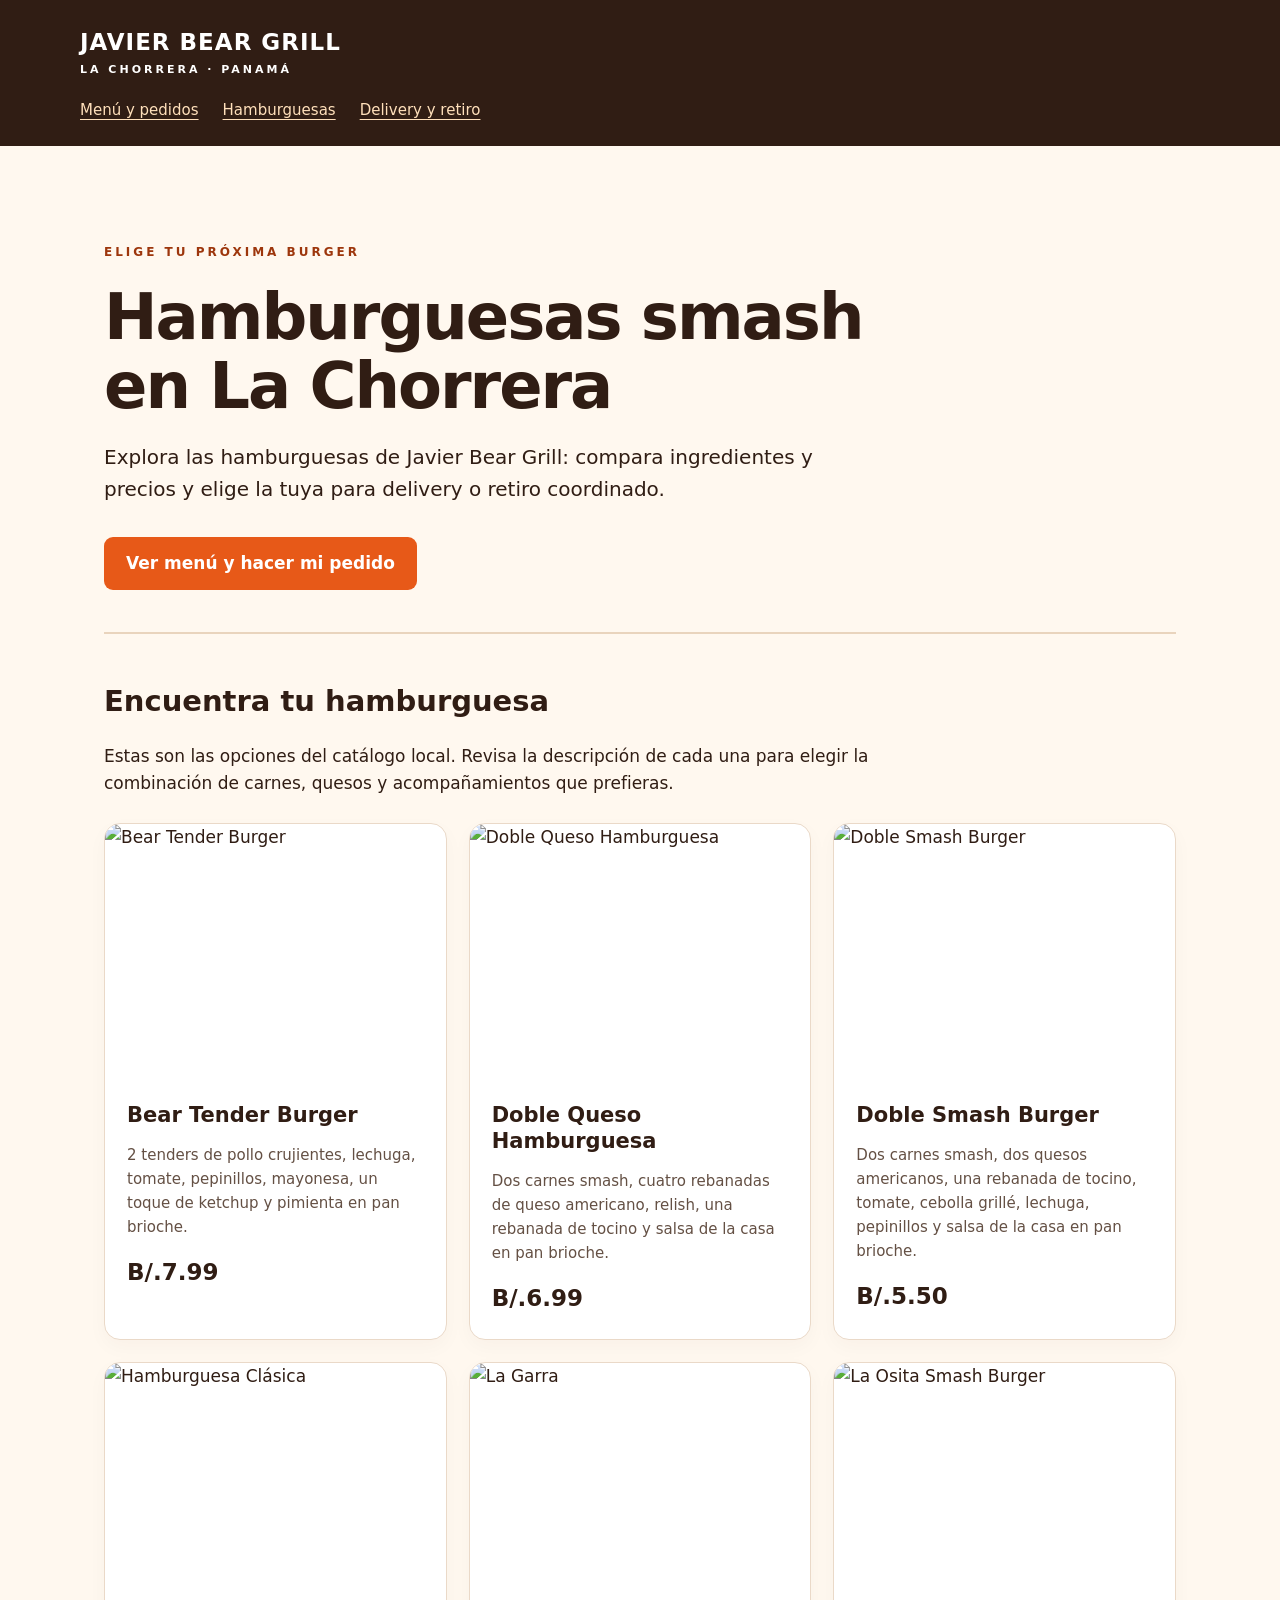
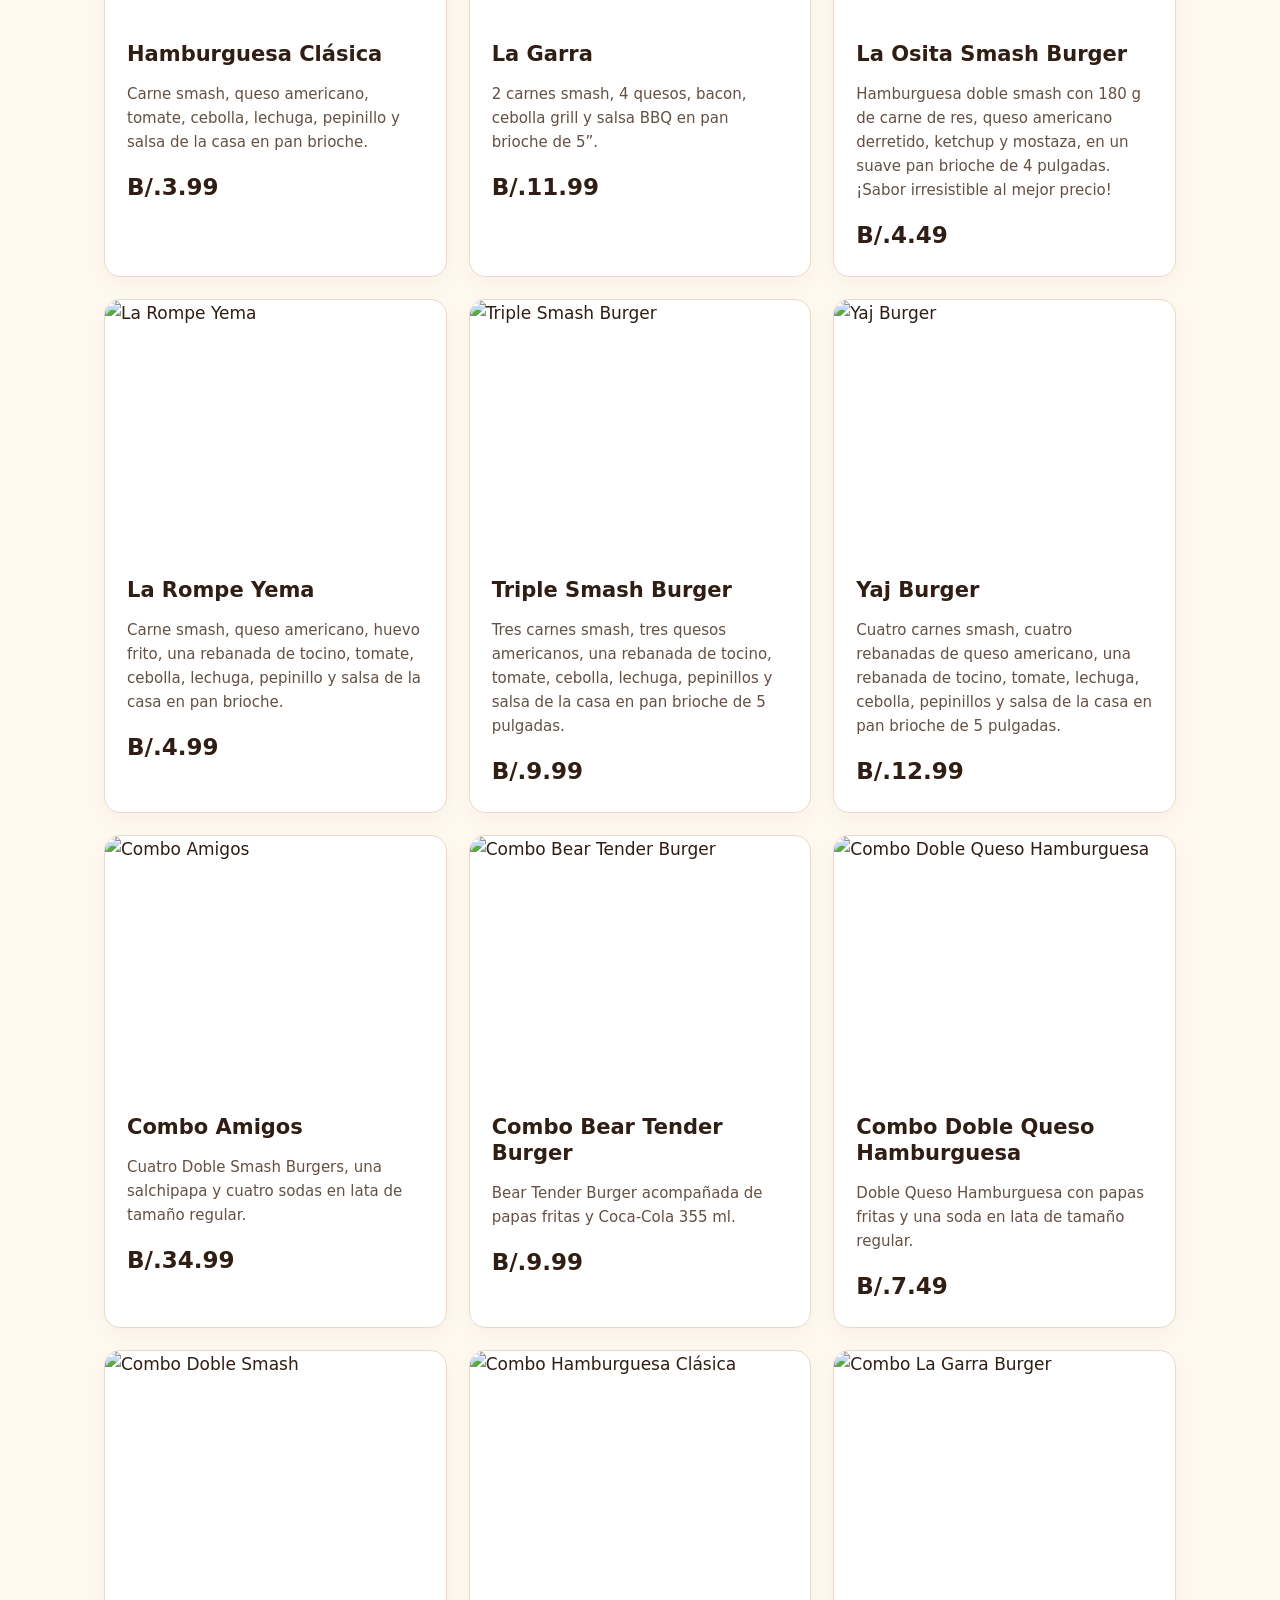
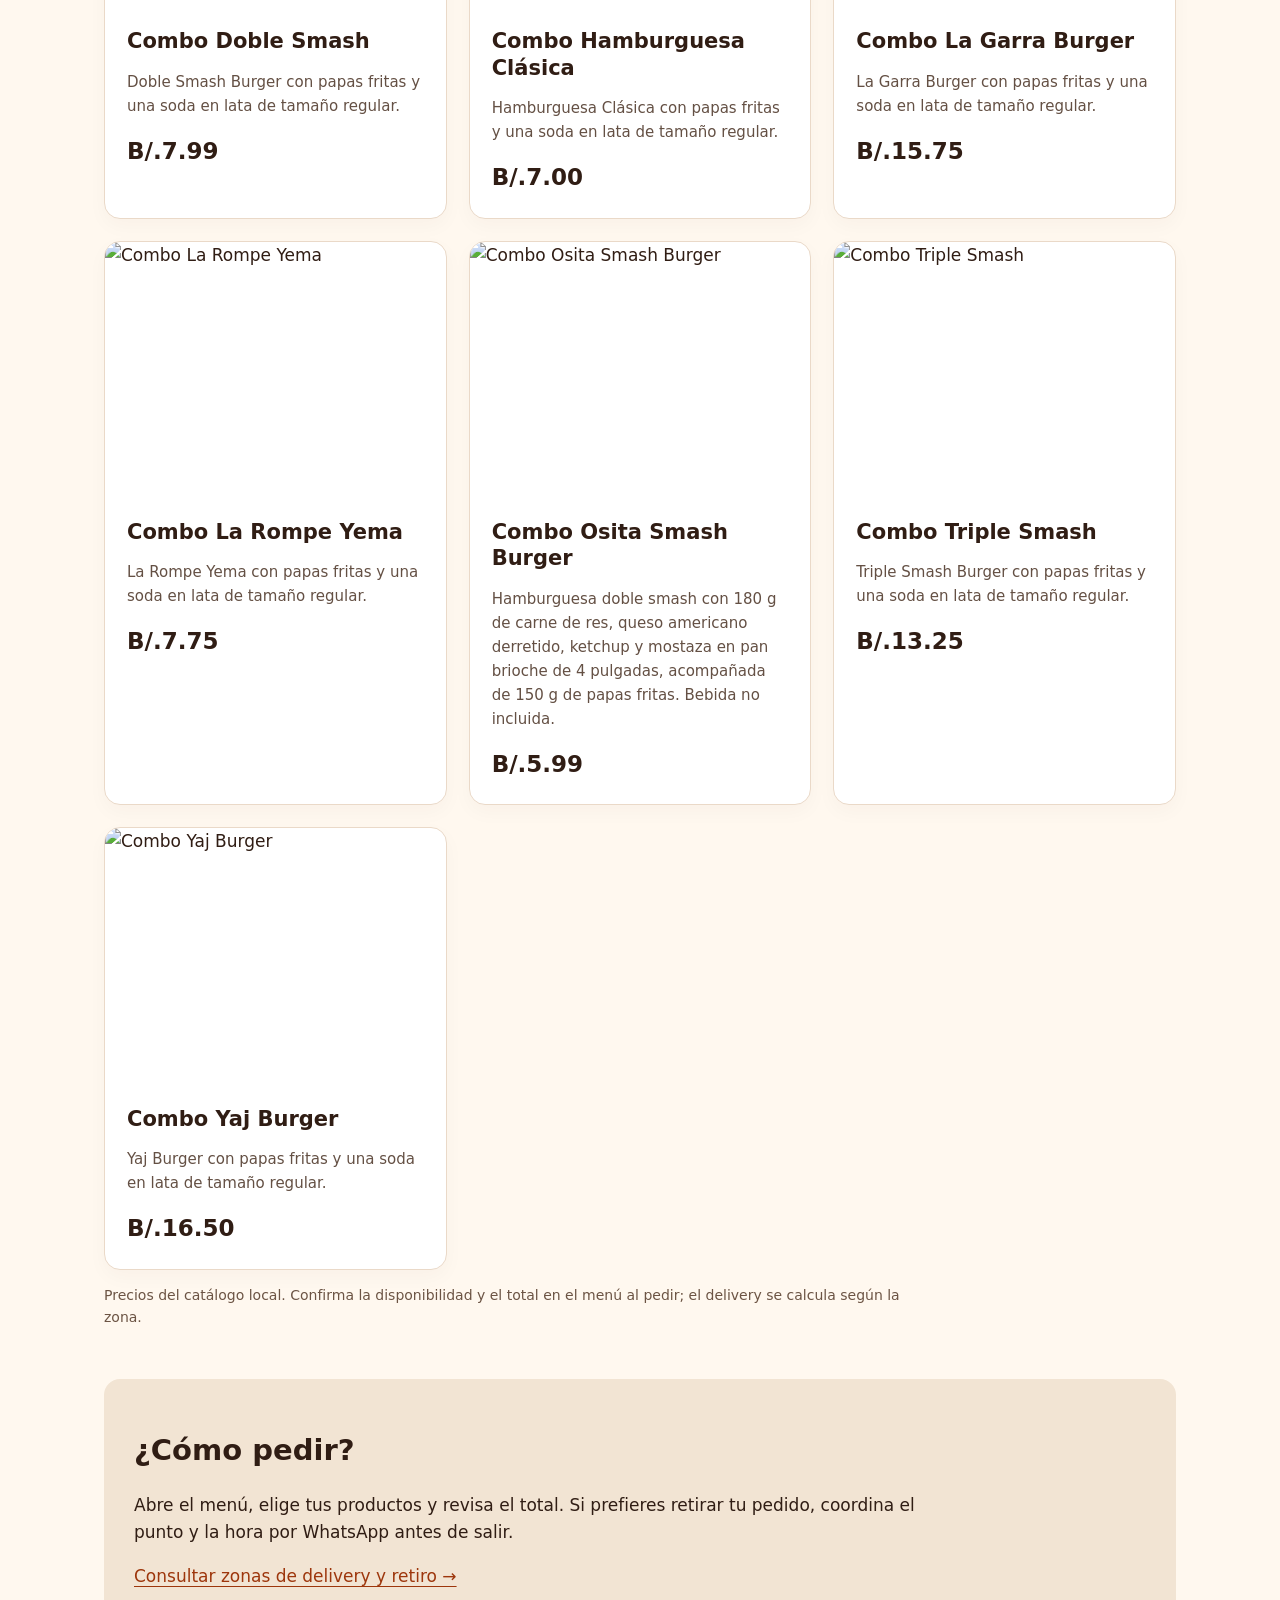
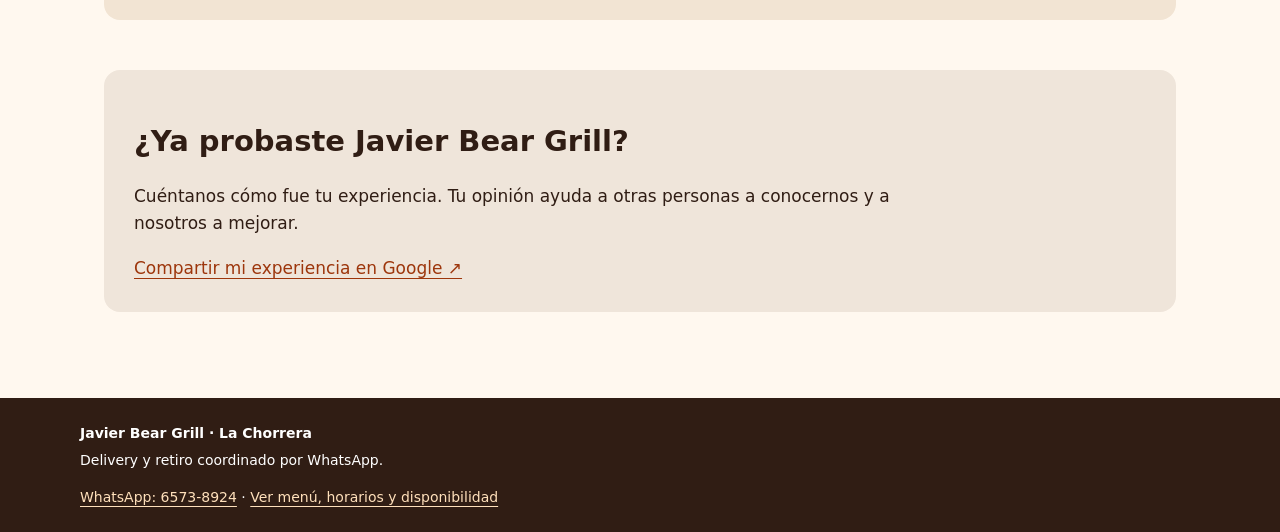
==== commit 91876ca4: "Corrige descripciones, fotos y horarios del menú público" ====
--- a/hamburguesas-la-chorrera/index.html
+++ b/hamburguesas-la-chorrera/index.html
@@ -8,6 +8,6 @@
 <body><header><a class="brand" href="/">JAVIER BEAR GRILL<span>LA CHORRERA · PANAMÁ</span></a>
 <nav aria-label="Navegación principal"><a href="/">Menú y pedidos</a><a href="/hamburguesas-la-chorrera/">Hamburguesas</a><a href="/delivery-la-chorrera/">Delivery y retiro</a></nav></header>
 <main><section class="hero"><p class="eyebrow">ELIGE TU PRÓXIMA BURGER</p><h1>Hamburguesas smash en La Chorrera</h1><p>Explora las hamburguesas de Javier Bear Grill: compara ingredientes y precios y elige la tuya para delivery o retiro coordinado.</p><a class="button" href="/">Ver menú y hacer mi pedido</a></section>
-<section><h2>Encuentra tu hamburguesa</h2><p>Estas son las opciones del catálogo local. Revisa la descripción de cada una para elegir la combinación de carnes, quesos y acompañamientos que prefieras.</p><div class="grid"><article class="card"><img src="https://uazonbacmpwuznugirru.supabase.co/storage/v1/object/public/menu-images/loyverse/6a8276cd-e559-42eb-93e6-138f5b0e7db1.gif" alt="Bear Tender Burger" width="640" height="480" loading="lazy"><div><h3>Bear Tender Burger</h3><p>2 tenders de pollo crujientes, lechuga, tomate, pepinillos, mayonesa, un toque de ketchup y pimienta en pan brioche.</p><strong>B/.7.99</strong></div></article><article class="card"><img src="https://uazonbacmpwuznugirru.supabase.co/storage/v1/object/public/menu-images/loyverse/ccc3d01d-8c30-485b-b0e3-42c5ebc9299f.gif" alt="Doble Queso Hamburguesa" width="640" height="480" loading="lazy"><div><h3>Doble Queso Hamburguesa</h3><p>2 carnes smash, 4 quesos, cebolla grill, salsa Mil Islas y ketchup en pan brioche.</p><strong>B/.6.99</strong></div></article><article class="card"><img src="https://uazonbacmpwuznugirru.supabase.co/storage/v1/object/public/menu-images/loyverse/32501f34-7b9d-4e24-b1b7-164c941da4cf.gif" alt="Doble Smash Burger" width="640" height="480" loading="lazy"><div><h3>Doble Smash Burger</h3><p>2 carnes smash, 2 quesos, tomate, cebolla, lechuga, pepinillos, salsa Mil Islas ahumada  y ketchup en pan brioche.</p><strong>B/.5.50</strong></div></article><article class="card"><img src="https://uazonbacmpwuznugirru.supabase.co/storage/v1/object/public/menu-images/loyverse/c7eb7e16-9b30-4865-bcdd-7389fa04167d.gif" alt="Hamburguesa Clásica" width="640" height="480" loading="lazy"><div><h3>Hamburguesa Clásica</h3><p>Carne smash, queso americano, tomate, cebolla, lechuga, pepinillo, salsa Mil Islas y ketchup en pan brioche.</p><strong>B/.3.99</strong></div></article><article class="card"><img src="https://uazonbacmpwuznugirru.supabase.co/storage/v1/object/public/menu-images/loyverse/747833d6-c8b4-4522-869c-95adf5491cda.gif" alt="La Garra" width="640" height="480" loading="lazy"><div><h3>La Garra</h3><p>2 carnes smash, 4 quesos, bacon, cebolla grill y salsa BBQ en pan brioche de 5”.</p><strong>B/.11.99</strong></div></article><article class="card"><img src="https://uazonbacmpwuznugirru.supabase.co/storage/v1/object/public/menu-images/loyverse/3d566abd-39c0-4369-986e-b1ca7ce4d197.gif" alt="La Osita Smash Burger" width="640" height="480" loading="lazy"><div><h3>La Osita Smash Burger</h3><p>Hamburguesa doble smash con 180 g de carne de res, queso americano derretido, ketchup y mostaza, en un suave pan brioche de 4 pulgadas. ¡Sabor irresistible al mejor precio!</p><strong>B/.4.49</strong></div></article><article class="card"><img src="https://uazonbacmpwuznugirru.supabase.co/storage/v1/object/public/menu-images/loyverse/a41c51ec-b225-4721-acde-d349b39c356c.gif" alt="La Rompe Yema" width="640" height="480" loading="lazy"><div><h3>La Rompe Yema</h3><p>Carne smash, queso, huevo frito, tomate, cebolla, lechuga, pepinillo, salsa Mil Islas y ketchup en pan brioche.</p><strong>B/.4.99</strong></div></article><article class="card"><img src="https://uazonbacmpwuznugirru.supabase.co/storage/v1/object/public/menu-images/loyverse/d4d1c851-5a12-4a14-826c-c1709f0834fe.gif" alt="Triple Smash Burger" width="640" height="480" loading="lazy"><div><h3>Triple Smash Burger</h3><p>3 carnes smash, 3 quesos, bacon, tomate, cebolla, lechuga, pepinillos, salsa Mil Islas y ketchup en pan brioche de 5”.</p><strong>B/.9.99</strong></div></article><article class="card"><img src="https://uazonbacmpwuznugirru.supabase.co/storage/v1/object/public/menu-images/loyverse/c5146f25-78d6-4e0e-aa29-ec2f6cade829.gif" alt="Yaj Burger" width="640" height="480" loading="lazy"><div><h3>Yaj Burger</h3><p>4 carnes smash, 3 quesos cheddar, 2 tiras de bacon y cebolla grill en pan brioche de 5”.</p><strong>B/.12.99</strong></div></article><article class="card"><img src="https://uazonbacmpwuznugirru.supabase.co/storage/v1/object/public/menu-images/loyverse/3e3720c6-d17c-43cc-96f4-cffcfea4aa93.gif" alt="Combo Amigos" width="640" height="480" loading="lazy"><div><h3>Combo Amigos</h3><p>4 Doble Smash Burgers + 1 salchipapa sencilla + 4 Coca-Cola 355 ml. Ideal para compartir.</p><strong>B/.34.99</strong></div></article><article class="card"><img src="https://uazonbacmpwuznugirru.supabase.co/storage/v1/object/public/menu-images/loyverse/7a0cc53f-8531-40dd-ace0-b6a8fd2f066c.gif" alt="Combo Bear Tender Burger" width="640" height="480" loading="lazy"><div><h3>Combo Bear Tender Burger</h3><p>Bear Tender Burger acompañada de papas fritas y Coca-Cola 355 ml.</p><strong>B/.9.99</strong></div></article><article class="card"><img src="https://uazonbacmpwuznugirru.supabase.co/storage/v1/object/public/menu-images/loyverse/59ff37c8-6617-463f-bb4e-3666cd059277.gif" alt="Combo Doble Queso Hamburguesa" width="640" height="480" loading="lazy"><div><h3>Combo Doble Queso Hamburguesa</h3><p>Doble Queso Hamburguesa acompañada de papas fritas y Coca-Cola mini de 200 ml. Puedes agrandar tu soda a 355 ml por B/.0.50 adicional.</p><strong>B/.7.49</strong></div></article><article class="card"><img src="https://uazonbacmpwuznugirru.supabase.co/storage/v1/object/public/menu-images/loyverse/0aa41af5-c99e-42e9-a8a4-26d3311e629e.gif" alt="Combo Doble Smash" width="640" height="480" loading="lazy"><div><h3>Combo Doble Smash</h3><p>Doble Smash Burger acompañada de papas fritas y Coca-Cola mini de 200 ml. Puedes agrandar tu soda a 355 ml por B/.0.50 adicional.</p><strong>B/.7.99</strong></div></article><article class="card"><img src="https://uazonbacmpwuznugirru.supabase.co/storage/v1/object/public/menu-images/loyverse/bcc04206-cfaf-40ab-b846-60c638f135e2.gif" alt="Combo Hamburguesa Clásica" width="640" height="480" loading="lazy"><div><h3>Combo Hamburguesa Clásica</h3><p>Hamburguesa Clásica acompañada de papas fritas y Coca-Cola mini de 200 ml. Puedes agrandar tu soda a 355 ml por B/.0.50 adicional.</p><strong>B/.7.00</strong></div></article><article class="card"><img src="https://uazonbacmpwuznugirru.supabase.co/storage/v1/object/public/menu-images/loyverse/871080dd-fb21-4edb-9cd7-f6e14b72d7e4.gif" alt="Combo La Garra Burger" width="640" height="480" loading="lazy"><div><h3>Combo La Garra Burger</h3><p>La Garra Burger acompañada de papas fritas y Coca-Cola mini de 200 ml. Puedes agrandar tu soda a 355 ml por B/.0.50 adicional.</p><strong>B/.15.75</strong></div></article><article class="card"><img src="https://uazonbacmpwuznugirru.supabase.co/storage/v1/object/public/menu-images/loyverse/f9f44bb6-3a2c-4e0a-99dc-7654060cb6cd.gif" alt="Combo La Rompe Yema" width="640" height="480" loading="lazy"><div><h3>Combo La Rompe Yema</h3><p>La Rompe Yema acompañada de papas fritas y Coca-Cola mini de 200 ml. Puedes agrandar tu soda a 355 ml por B/.0.50 adicional.</p><strong>B/.7.75</strong></div></article><article class="card"><img src="https://uazonbacmpwuznugirru.supabase.co/storage/v1/object/public/menu-images/loyverse/b5118e16-006c-4399-9af5-3372fa3105b4.gif" alt="Combo Osita Smash Burger" width="640" height="480" loading="lazy"><div><h3>Combo Osita Smash Burger</h3><p>Hamburguesa doble smash con 180 g de carne de res, queso americano derretido, ketchup y mostaza en pan brioche de 4 pulgadas, acompañada de 150 g de papas fritas. Bebida no incluida.</p><strong>B/.5.99</strong></div></article><article class="card"><img src="https://uazonbacmpwuznugirru.supabase.co/storage/v1/object/public/menu-images/loyverse/4140fffa-e185-4363-8fa3-2ecddf87c3fe.gif" alt="Combo Triple Smash" width="640" height="480" loading="lazy"><div><h3>Combo Triple Smash</h3><p>Triple Smash Burger acompañada de papas fritas y Coca-Cola mini de 200 ml. Puedes agrandar tu soda a 355 ml por B/.0.50 adicional.</p><strong>B/.13.25</strong></div></article><article class="card"><img src="https://uazonbacmpwuznugirru.supabase.co/storage/v1/object/public/menu-images/loyverse/1515236e-2cdd-40d8-a893-033b89d73aea.gif" alt="Combo Yaj Burger" width="640" height="480" loading="lazy"><div><h3>Combo Yaj Burger</h3><p>Yaj Burger acompañada de papas fritas y Coca-Cola mini de 200 ml. Puedes agrandar tu soda a 355 ml por B/.0.50 adicional.</p><strong>B/.16.50</strong></div></article></div><p class="note">Precios del catálogo local. Confirma la disponibilidad y el total en el menú al pedir; el delivery se calcula según la zona.</p></section>
+<section><h2>Encuentra tu hamburguesa</h2><p>Estas son las opciones del catálogo local. Revisa la descripción de cada una para elegir la combinación de carnes, quesos y acompañamientos que prefieras.</p><div class="grid"><article class="card"><img src="https://uazonbacmpwuznugirru.supabase.co/storage/v1/object/public/menu-images/loyverse/content/b53c2af7a57e6684111d1c711538c607569b2ca4051baf4bc340fa303fa38da5.gif" alt="Bear Tender Burger" width="640" height="480" loading="lazy"><div><h3>Bear Tender Burger</h3><p>2 tenders de pollo crujientes, lechuga, tomate, pepinillos, mayonesa, un toque de ketchup y pimienta en pan brioche.</p><strong>B/.7.99</strong></div></article><article class="card"><img src="https://uazonbacmpwuznugirru.supabase.co/storage/v1/object/public/menu-images/loyverse/content/5bbd9afd2c0483b6e176eef06964a893c60125f2e03e0710ea77d13b9e1acb55.gif" alt="Doble Queso Hamburguesa" width="640" height="480" loading="lazy"><div><h3>Doble Queso Hamburguesa</h3><p>Dos carnes smash, cuatro rebanadas de queso americano, relish, una rebanada de tocino y salsa de la casa en pan brioche.</p><strong>B/.6.99</strong></div></article><article class="card"><img src="https://uazonbacmpwuznugirru.supabase.co/storage/v1/object/public/menu-images/loyverse/content/e1cb2f3ed3633a13146b60bef2fb4dd927774de8886ea74b3cc7557065174c36.gif" alt="Doble Smash Burger" width="640" height="480" loading="lazy"><div><h3>Doble Smash Burger</h3><p>Dos carnes smash, dos quesos americanos, una rebanada de tocino, tomate, cebolla grillé, lechuga, pepinillos y salsa de la casa en pan brioche.</p><strong>B/.5.50</strong></div></article><article class="card"><img src="https://uazonbacmpwuznugirru.supabase.co/storage/v1/object/public/menu-images/loyverse/content/090d51f7c831d95b31ca78a859e1ac76da8d854893d64b3c2d70f5e6ffef66a6.gif" alt="Hamburguesa Clásica" width="640" height="480" loading="lazy"><div><h3>Hamburguesa Clásica</h3><p>Carne smash, queso americano, tomate, cebolla, lechuga, pepinillo y salsa de la casa en pan brioche.</p><strong>B/.3.99</strong></div></article><article class="card"><img src="https://uazonbacmpwuznugirru.supabase.co/storage/v1/object/public/menu-images/loyverse/content/e3d9c354acc7b0ed067b011bac2871850b3519e102ed4f081d26fee56dbe5850.gif" alt="La Garra" width="640" height="480" loading="lazy"><div><h3>La Garra</h3><p>2 carnes smash, 4 quesos, bacon, cebolla grill y salsa BBQ en pan brioche de 5”.</p><strong>B/.11.99</strong></div></article><article class="card"><img src="https://uazonbacmpwuznugirru.supabase.co/storage/v1/object/public/menu-images/loyverse/content/39a0466d2859dbccbd91cd35ee6c28b28d3be945b0e9a2a2db95580ccfd5709d.gif" alt="La Osita Smash Burger" width="640" height="480" loading="lazy"><div><h3>La Osita Smash Burger</h3><p>Hamburguesa doble smash con 180 g de carne de res, queso americano derretido, ketchup y mostaza, en un suave pan brioche de 4 pulgadas. ¡Sabor irresistible al mejor precio!</p><strong>B/.4.49</strong></div></article><article class="card"><img src="https://uazonbacmpwuznugirru.supabase.co/storage/v1/object/public/menu-images/loyverse/content/3599ef9252b5d44beab9ffe483017da4fb3dbb9c44027a24d54c6407dff55be6.gif" alt="La Rompe Yema" width="640" height="480" loading="lazy"><div><h3>La Rompe Yema</h3><p>Carne smash, queso americano, huevo frito, una rebanada de tocino, tomate, cebolla, lechuga, pepinillo y salsa de la casa en pan brioche.</p><strong>B/.4.99</strong></div></article><article class="card"><img src="https://uazonbacmpwuznugirru.supabase.co/storage/v1/object/public/menu-images/loyverse/content/2ab77c49f39ead569695a8dcd1f8a52fee5905769a3b40addb86b72ac3595b2e.gif" alt="Triple Smash Burger" width="640" height="480" loading="lazy"><div><h3>Triple Smash Burger</h3><p>Tres carnes smash, tres quesos americanos, una rebanada de tocino, tomate, cebolla, lechuga, pepinillos y salsa de la casa en pan brioche de 5 pulgadas.</p><strong>B/.9.99</strong></div></article><article class="card"><img src="https://uazonbacmpwuznugirru.supabase.co/storage/v1/object/public/menu-images/loyverse/content/31b744ed642aa1378ec17d7598326dacee85f37500ded9e1573a9db127690175.gif" alt="Yaj Burger" width="640" height="480" loading="lazy"><div><h3>Yaj Burger</h3><p>Cuatro carnes smash, cuatro rebanadas de queso americano, una rebanada de tocino, tomate, lechuga, cebolla, pepinillos y salsa de la casa en pan brioche de 5 pulgadas.</p><strong>B/.12.99</strong></div></article><article class="card"><img src="https://uazonbacmpwuznugirru.supabase.co/storage/v1/object/public/menu-images/loyverse/content/e59b49bd348b073f21f77ce39d3d959b3769c553dd886ead0d65773d5e10158a.gif" alt="Combo Amigos" width="640" height="480" loading="lazy"><div><h3>Combo Amigos</h3><p>Cuatro Doble Smash Burgers, una salchipapa y cuatro sodas en lata de tamaño regular.</p><strong>B/.34.99</strong></div></article><article class="card"><img src="https://uazonbacmpwuznugirru.supabase.co/storage/v1/object/public/menu-images/loyverse/content/9531292535302235ba7b987dc368c94980cd574fc078b5f90b8293b6adc76a2f.gif" alt="Combo Bear Tender Burger" width="640" height="480" loading="lazy"><div><h3>Combo Bear Tender Burger</h3><p>Bear Tender Burger acompañada de papas fritas y Coca-Cola 355 ml.</p><strong>B/.9.99</strong></div></article><article class="card"><img src="https://uazonbacmpwuznugirru.supabase.co/storage/v1/object/public/menu-images/loyverse/content/8faebfdb86ba22f60db1571a305f1b05d9471aa91bf81a30ec38b661462a432d.gif" alt="Combo Doble Queso Hamburguesa" width="640" height="480" loading="lazy"><div><h3>Combo Doble Queso Hamburguesa</h3><p>Doble Queso Hamburguesa con papas fritas y una soda en lata de tamaño regular.</p><strong>B/.7.49</strong></div></article><article class="card"><img src="https://uazonbacmpwuznugirru.supabase.co/storage/v1/object/public/menu-images/loyverse/content/1db8a6ea1d5d1611ece994d98efdb10b569489a77cfc15ce83002b1428beb449.gif" alt="Combo Doble Smash" width="640" height="480" loading="lazy"><div><h3>Combo Doble Smash</h3><p>Doble Smash Burger con papas fritas y una soda en lata de tamaño regular.</p><strong>B/.7.99</strong></div></article><article class="card"><img src="https://uazonbacmpwuznugirru.supabase.co/storage/v1/object/public/menu-images/loyverse/content/498477d6b3e83c158fe290dd916004a329fe473e02bd9a16280c95b376428d63.gif" alt="Combo Hamburguesa Clásica" width="640" height="480" loading="lazy"><div><h3>Combo Hamburguesa Clásica</h3><p>Hamburguesa Clásica con papas fritas y una soda en lata de tamaño regular.</p><strong>B/.7.00</strong></div></article><article class="card"><img src="https://menujaviergrill.store/assets/combo-la-garra.jpg" alt="Combo La Garra Burger" width="640" height="480" loading="lazy"><div><h3>Combo La Garra Burger</h3><p>La Garra Burger con papas fritas y una soda en lata de tamaño regular.</p><strong>B/.15.75</strong></div></article><article class="card"><img src="https://uazonbacmpwuznugirru.supabase.co/storage/v1/object/public/menu-images/loyverse/content/9d63e023ff318a765a8c1fcc576856980dcdacd21bb86ab2b0777cd0a4f1ab80.gif" alt="Combo La Rompe Yema" width="640" height="480" loading="lazy"><div><h3>Combo La Rompe Yema</h3><p>La Rompe Yema con papas fritas y una soda en lata de tamaño regular.</p><strong>B/.7.75</strong></div></article><article class="card"><img src="https://uazonbacmpwuznugirru.supabase.co/storage/v1/object/public/menu-images/loyverse/content/cb6d2b71e0ef5849366b80162d15c27f01dd590d45e6bbc30d21d115952313f1.gif" alt="Combo Osita Smash Burger" width="640" height="480" loading="lazy"><div><h3>Combo Osita Smash Burger</h3><p>Hamburguesa doble smash con 180 g de carne de res, queso americano derretido, ketchup y mostaza en pan brioche de 4 pulgadas, acompañada de 150 g de papas fritas. Bebida no incluida.</p><strong>B/.5.99</strong></div></article><article class="card"><img src="https://uazonbacmpwuznugirru.supabase.co/storage/v1/object/public/menu-images/loyverse/content/1a093febd1f5c7f3b6ed1e9df753b7deb6ebffc5014f8a00277893153935de38.gif" alt="Combo Triple Smash" width="640" height="480" loading="lazy"><div><h3>Combo Triple Smash</h3><p>Triple Smash Burger con papas fritas y una soda en lata de tamaño regular.</p><strong>B/.13.25</strong></div></article><article class="card"><img src="https://uazonbacmpwuznugirru.supabase.co/storage/v1/object/public/menu-images/loyverse/content/91e45d2b9609d753be045637ceb81920a6872a79ebbc9dfa40ec25a97a13dac3.gif" alt="Combo Yaj Burger" width="640" height="480" loading="lazy"><div><h3>Combo Yaj Burger</h3><p>Yaj Burger con papas fritas y una soda en lata de tamaño regular.</p><strong>B/.16.50</strong></div></article></div><p class="note">Precios del catálogo local. Confirma la disponibilidad y el total en el menú al pedir; el delivery se calcula según la zona.</p></section>
 <section class="panel"><h2>¿Cómo pedir?</h2><p>Abre el menú, elige tus productos y revisa el total. Si prefieres retirar tu pedido, coordina el punto y la hora por WhatsApp antes de salir.</p><a href="/delivery-la-chorrera/">Consultar zonas de delivery y retiro →</a></section><section class="review"><h2>¿Ya probaste Javier Bear Grill?</h2><p>Cuéntanos cómo fue tu experiencia. Tu opinión ayuda a otras personas a conocernos y a nosotros a mejorar.</p><a href="https://g.page/r/CdPB9VECeBD_EBM/review">Compartir mi experiencia en Google ↗</a></section></main>
 <footer><strong>Javier Bear Grill · La Chorrera</strong><p>Delivery y retiro coordinado por WhatsApp.</p><a href="https://wa.me/50765738924">WhatsApp: 6573-8924</a> · <a href="/">Ver menú, horarios y disponibilidad</a></footer></body></html>
